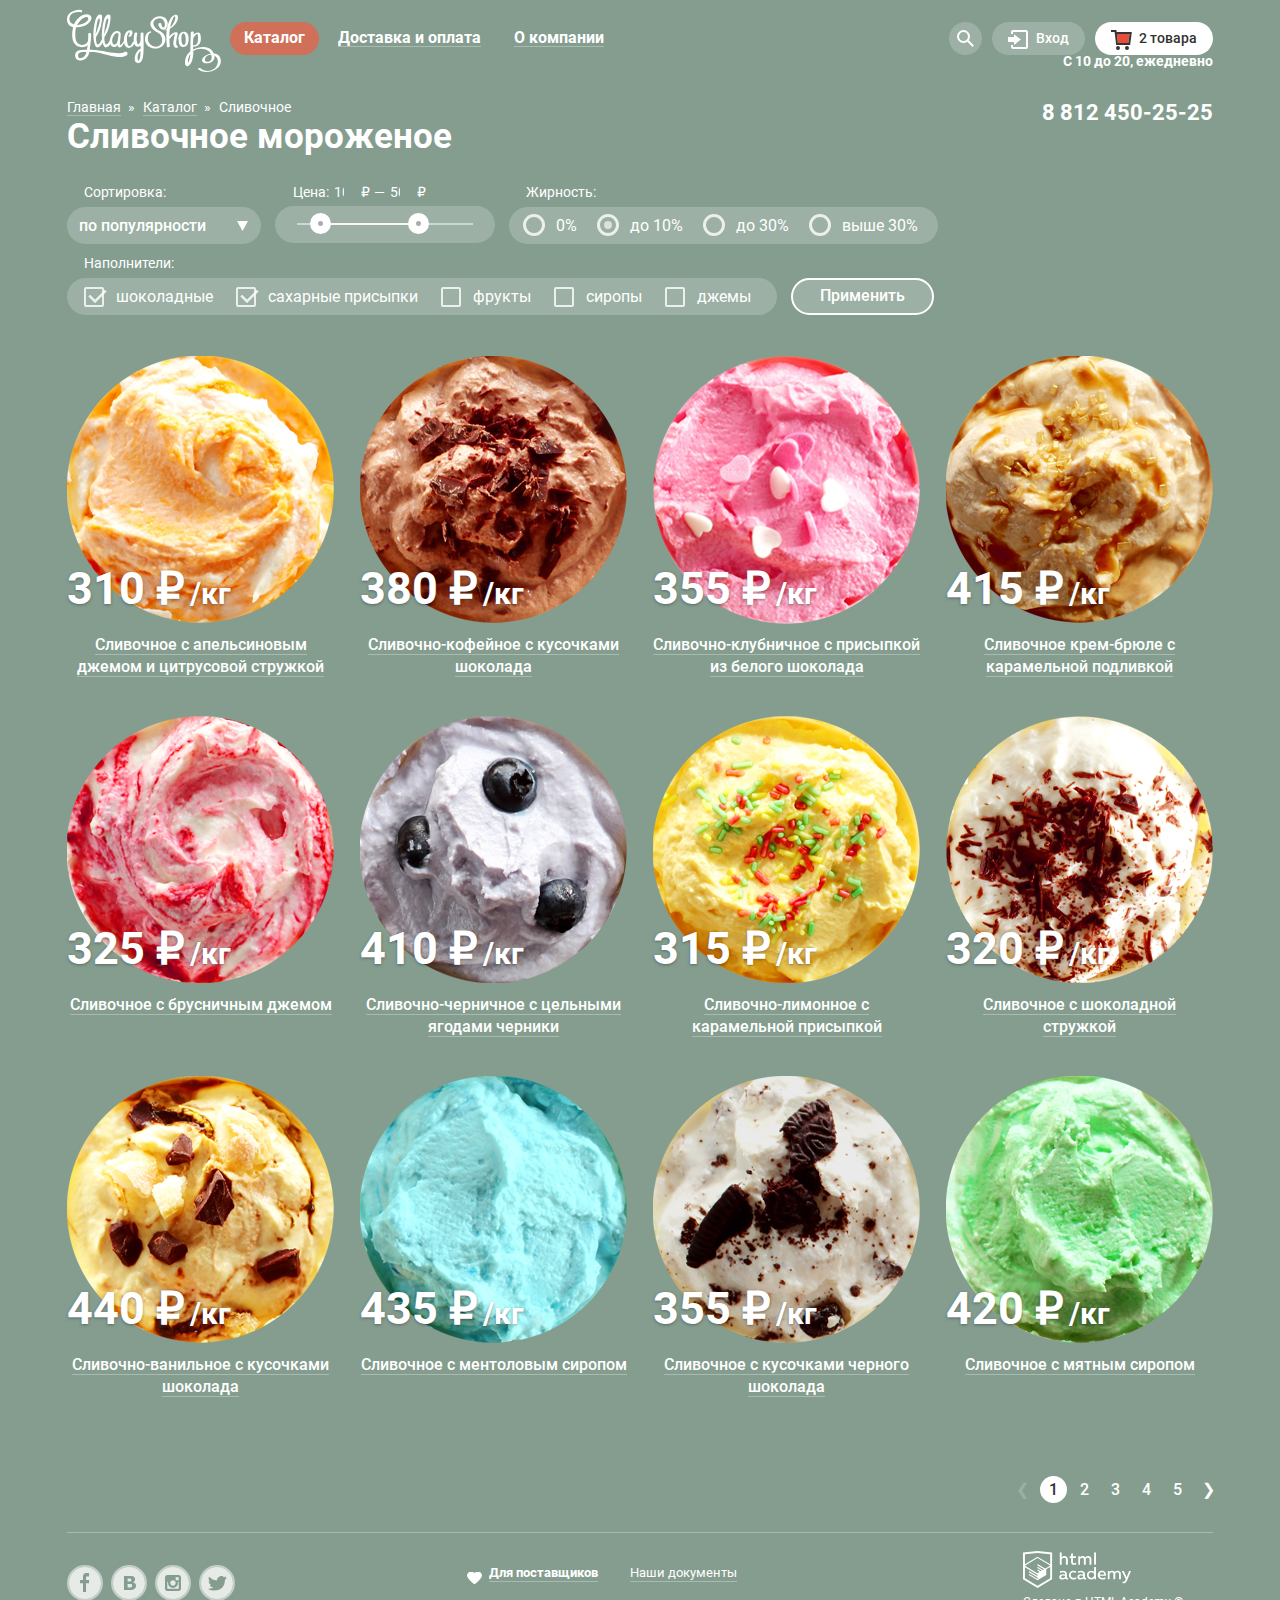
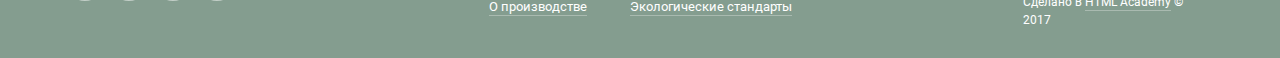
==== gllacy-catalog.html @ 3a7c4d35 "progress" ====
<!DOCTYPE html>
<html lang="ru">
  <head>
    <meta charset="utf-8">
    <title>Gllacy Shop</title>
    <meta name="viewport" content="width=device-width, initial-scale=1.0">
    <meta name="description" content="Магазин мороженого">
    <link href="css/normalize.min.css" rel="stylesheet">
    <link href="css/stylesheet.min.css" rel="stylesheet">
    <link rel="shortcut icon" href="favicon.ico"/>
  </head>
  <body>
    <header class="page-header page-header-catalog">
      <h1 class="visually-hidden">Магазин мороженого Глейси</h1>
      <a class="page-header-logo" href="index.html"><img src="img/index-logo.svg" width="154" height="64" alt="Логотип Gllacy Shop"></a>

      <nav class="main-nav">

        <ul class="site-nav">
          <li class="site-nav-item"><a class="site-nav-link site-nav-link-current" href="gllacy-catalog.html">Каталог</a>
            <ul class="catalogmenu">
              <li><a class="catalogmenu-link catalogmenu-link-new" href="#">Новинки</a></li>
              <li><a class="catalogmenu-link catalogmenu-link-current" href="gllacy-catalog.html">Сливочное</a></li>
              <li><a class="catalogmenu-link" href="#">Щербеты</a></li>
              <li><a class="catalogmenu-link" href="#">Фруктовый лед</a></li>
              <li><a class="catalogmenu-link" href="#">Мелорин</a></li>
            </ul>
          </li>

          <li class="site-nav-item"><a class="site-nav-link" href="#">Доставка и оплата</a></li>
          <li class="site-nav-item"><a class="site-nav-link" href="#">О компании</a></li>
        </ul>
      </nav>

      <ul class="user-nav">

        <li class="user-item">
          <a class="user-link user-link-search" href="" aria-label="Поиск">
            <svg class="user-link-pic" viewBox="0 0 17 17" width="17" height="17" >
              <path d="M16.958 15.527L11.75 10.32A6.455 6.455 0 0 0 13 6.5 6.5 6.5 0 1 0 6.5 13a6.465 6.465 0 0 0 3.839-1.263l5.205 5.204 1.414-1.414zM6.5 11C4.019 11 2 8.981 2 6.5S4.019 2 6.5 2 11 4.019 11 6.5 8.981 11 6.5 11z"/>
            </svg>
          </a>

          <div class="user-search">
            <form class="search-form" action="#" method="get">
              <div>
                <label class="visually-hidden" for="search-box">Что ищем</label>
                <input class="search-input field" id="search-box" type="search" name="search" placeholder="Крем-брюле">
              </div>
            </form>
          </div>
        </li>

        <li class="user-item">
          <a class="user-link user-link-login" href="">
            <svg class="user-link-pic" width="21" height="19" viewBox="0 0 21 19">
              <g><path d="M6 14.875L12.917 9.5 6 4.125v2.917H-.042v4.917H6z"/><path d="M18 0H5C3.9 0 3 .9 3 2v2h2V2h13v15H5v-2H3v2c0 1.1.9 2 2 2h13c1.1 0 2-.9 2-2V2c0-1.1-.9-2-2-2z"/></g>
            </svg>
            <span>Вход</span>
          </a>

          <div class="user-login">
            <form class="login-form" action="#" method="post">
              <div class="login-inner">
                <label class="visually-hidden" for="user-login">Электронная почта</label>
                <input class="login-item field" id="user-login" type="email" name="mail" placeholder="email@example.com">
              </div>
              <div class="login-inner">
                <label class="visually-hidden" for="user-password">Пароль</label>
                <input class="login-item field" id="user-password" type="password" name="password" placeholder="• • • • • • • • ">
              </div>
              <div class="login-wrap">
                <button class="button button-login" type="submit">Войти</button>
                <div class="login-box">
                  <a class="login-link password" href="#">Забыли пароль?</a>
                  <a class="login-link" href="#">Новая регистрация</a>
                </div>
              </div>
            </form>
          </div>
        </li>

        <li class="user-item">
          <a class="user-link user-link-basketfull" href="" aria-label="Корзина">
            <svg class="user-link-pic" width="21" height="20" viewBox="0 0 21 20">
              <path fill="#E84D37" d="M5.888 4.031L6.922 13h10.45l1.176-8.969z"/>
              <circle cx="6.984" cy="18" r="2" fill="#343434"/>
              <circle cx="15.984" cy="18" r="2" fill="#343434"/>
              <path fill="#343434" d="M5.657 2.031L5.422 0H0v2h3.64l1.5 13h13.988l1.699-12.969H5.657zM17.372 13H6.922L5.888 4.031h12.66L17.372 13z"/>
            </svg>

            <span>2 товара</span>
          </a>

          <div class="basket">
            <div class="basket-line">
              <div class="basket-delete"><button class="button-delete" type="button"></button></div>
              <div class="basket-pic"><img src="img/1.png" width="33" height="33" alt="Пломбир с апельсиновым джемом"></div>
              <span class="basket-product">Пломбир с апельсиновым джемом</span>
              <span class="basket-item">1.5 кг х <span class="basket-price">200 руб.</span></span>
              <span class="basket-item">300 руб.</span>
            </div>

            <div class="basket-line">
              <div class="basket-delete"><button class="button-delete" type="button"></button></div>
              <div class="basket-pic"><img src="img/3.png" width="33" height="33" alt="Клубничный пломбир с присыпкой из белого шоколада"></div>
              <span class="basket-product">Клубничный пломбир с присыпкой из белого шоколада</span>
              <span class="basket-item">1.5 кг х <span class="basket-price">300 руб.</span></span>
              <span class="basket-item">450 руб.</span>
            </div>

            <span class="basket-total">Итого: 750 руб.</span>

            <a class="button button-basket" href="" aria-label="Оформить заказ">Оформить заказ</a>
          </div>
        </li>
      </ul>

      <div class="page-header-workhours">
        <h2 class="visually-hidden">Расписание работы и телефон</h2>
        <span class="workhours">С 10 до 20, ежедневно</span><br>
        <a class="tel" href="tel:88124502525">8 812 450-25-25</a>
      </div>
    </header>

    <main class="main-container">
    <div class="centreur-container-catalog">

      <div class="breadcrumbs-wrap">
        <h1 class="page-title">Сливочное мороженое</h1>

        <ul class="breadcrumbs">
          <li class="breadcrumbs-item"><a class="breadcrumbs-link" href="index.html">Главная</a></li>
          <li class="breadcrumbs-item"><a class="breadcrumbs-link" href="gllacy-catalog.html">Каталог</a></li>
          <li class="breadcrumbs-item breadcrumbs-item--current"><a class="breadcrumbs-link">Сливочное</a></li>
        </ul>
      </div>

      <section class="filters">
        <h2 class="visually-hidden">Фильтры для товаров</h2>
        <form class="filter" method="get" action="https://echo.htmlacademy.ru">

          <div class="filters-line">

          <div class="filter-item">
            <span class="filter-title">Сортировка:</span>

            <div class="sort-inner">
              <svg class="sort-setup-pic" width="11" height="10" viewBox="0 0 11 10">
                <path d="M5.5 10L0 0h11"/>
              </svg>
              <select class="sort-setup" name="sort">
                <option class="sort-setup-item" value="по популярности" selected>по популярности</option>
                <option class="sort-setup-item" value="сначала недорогие">сначала недорогие</option>
                <option class="sort-setup-item" value="сначала дорогие">сначала дорогие</option>
                <option class="sort-setup-item" value="по жирности">по жирности</option>
              </select>
            </div>
          </div>

          <fieldset class="filter-item">

            <div class="price-controls">
              <span>Цена:</span>
              <div class="price-wrap">
                <input class="input-price" id="min-price" name="min-price" type="number" value="100">
                <label class="label-price" for="min-price">₽</label>
              </div>
              <span>—</span>
              <div class="price-wrap">
                <input class="input-price" id="max-price" name="max-price" type="number" value="500">
                <label class="label-price" for="max-price">₽</label>
              </div>
            </div>

            <div class="range-filter">
              <div class="range-controls">
                <div class="scale">
                  <div class="bar" style="margin-left: 10%; width: 60%"></div>
                </div>
                <div class="toggle toggle-min"></div>
                <div class="toggle toggle-max"></div>
              </div>
            </div>
          </fieldset>

          <fieldset class="filter-item">
            <span class="filter-title">Жирность:</span>
            <ul class="filter-fat">
              <li class="field-radio">
                <input class="field-radio-input" type="radio" name="fat" value="0%" id="filter0">
                <label class="field-radio-label" for="filter0">0%</label></li>
              <li class="field-radio">
                <input class="field-radio-input" type="radio" name="fat" value="10%" id="filter10" checked>
                <label class="field-radio-label" for="filter10">до 10%</label></li>
              <li class="field-radio">
                <input class="field-radio-input" type="radio" name="fat" value="30% and less" id="filter30">
                <label class="field-radio-label" for="filter30">до 30%</label></li>
              <li class="field-radio">
                <input class="field-radio-input" type="radio" name="fat" value="30% and more" id="filter30more">
                <label class="field-radio-label" for="filter30more">выше 30%</label></li>
            </ul>
          </fieldset>
          </div>

          <div class="filters-line">
          <fieldset class="filter-item">
            <span class="filter-title">Наполнители:</span>
            <ul class="filter-filler">
              <li class="field-checkbox">
                <input class="field-checkbox-input" type="checkbox" name="chocolate" id="filter-choco" checked>
                <label class="field-checkbox-label" for="filter-choco">шоколадные</label>
              </li>
              <li class="field-checkbox">
                <input class="field-checkbox-input" type="checkbox" name="sugar" id="filter-sugar" checked>
                <label class="field-checkbox-label" for="filter-sugar">сахарные присыпки</label>
              </li>
              <li class="field-checkbox">
                <input class="field-checkbox-input" type="checkbox" name="fruits" id="filter-fruits">
                <label class="field-checkbox-label" for="filter-fruits">фрукты</label>
              </li>
              <li class="field-checkbox">
                <input class="field-checkbox-input" type="checkbox" name="syrops" id="filter-syrups">
                <label class="field-checkbox-label" for="filter-syrups">сиропы</label>
              </li>
              <li class="field-checkbox">
                <input class="field-checkbox-input" type="checkbox" name="jams" id="filter-jams">
                <label class="field-checkbox-label" for="filter-jams">джемы</label>
              </li>
            </ul>
          </fieldset>

          <button class="filter-button" type="submit">Применить</button>
          </div>
        </form>
      </section>

      <section class="catalog">
        <h2 class="visually-hidden">Каталог сливочного мороженого</h2>
        <div class="catalog-list">

          <article class="catalog-item">
            <h3 class="visually-hidden">Карточка товара</h3>
            <div class="card">
              <div class="card-pic"><img src="img/1.png" width="267" height="267" alt="Сливочное с апельсиновым джемом и цитрусовой стружкой"></div>
              <div class="card-inner">
                <span class="card-item">310 ₽</span>
                <span class="card-unit">/кг</span>
              </div>
              <a class="product-link" href="#">Сливочное с апельсиновым джемом и цитрусовой стружкой</a>
            </div>
            <div class="mask"><a class="button button-fast-view" href="" aria-label="Просмотр товара">Быстрый просмотр</a></div>
          </article>

          <article class="catalog-item">
            <h3 class="visually-hidden">Карточка товара</h3>
            <div class="card">
              <div class="card-pic"><img src="img/2.png" width="267" height="267" alt="Сливочно-кофейное с кусочками шоколада"></div>
              <div class="card-inner">
                <span class="card-item">380 ₽</span>
                <span class="card-unit">/кг</span>
              </div>
              <a class="product-link" href="#">Сливочно-кофейное с кусочками шоколада</a>
             </div>
            <div class="mask"><a class="button button-fast-view" href="" aria-label="Просмотр товара">Быстрый просмотр</a></div>
          </article>

          <article class="catalog-item">
            <h3 class="visually-hidden">Карточка товара</h3>
            <div class="card">
              <div class="card-pic"><img src="img/3.png" width="267" height="267" alt="Сливочно-клубничное с присыпкой из белого шоколада"></div>
              <div class="card-inner">
                <span class="card-item">355 ₽</span>
                <span class="card-unit">/кг</span>
              </div>
              <a class="product-link" href="#">Сливочно-клубничное с присыпкой из белого шоколада</a>
            </div>
            <div class="mask"><a class="button button-fast-view" href="" aria-label="Просмотр товара">Быстрый просмотр</a></div>
          </article>

          <article class="catalog-item">
            <h3 class="visually-hidden">Карточка товара</h3>
            <div class="card">
              <div class="card-pic"><img src="img/4.png" width="267" height="267" alt="Сливочное крем-брюле с карамельной подливкой"></div>
              <div class="card-inner">
                <span class="card-item">415 ₽</span>
                <span class="card-unit">/кг</span>
              </div>
              <a class="product-link" href="#">Сливочное крем-брюле с карамельной подливкой</a>
            </div>
            <div class="mask"><a class="button button-fast-view" href="" aria-label="Просмотр товара">Быстрый просмотр</a></div>
          </article>

          <article class="catalog-item">
            <h3 class="visually-hidden">Карточка товара</h3>
            <div class="card">
              <div class="card-pic"><img src="img/5.png" width="267" height="267" alt="Сливочное с брусничным джемом"></div>
              <div class="card-inner">
                <span class="card-item">325 ₽</span>
                <span class="card-unit">/кг</span>
              </div>
              <a class="product-link" href="#">Сливочное с брусничным джемом</a>
            </div>
            <div class="mask"><a class="button button-fast-view" href="" aria-label="Просмотр товара">Быстрый просмотр</a></div>
          </article>

          <article class="catalog-item">
            <h3 class="visually-hidden">Карточка товара</h3>
            <div class="card">
              <div class="card-pic"><img src="img/6.png" width="267" height="267" alt="Сливочно-черничное с цельными ягодами черники"></div>
              <div class="card-inner">
                <span class="card-item">410 ₽</span>
                <span class="card-unit">/кг</span>
              </div>
              <a class="product-link" href="#">Сливочно-черничное с цельными ягодами черники</a>
             </div>
            <div class="mask"><a class="button button-fast-view" href="" aria-label="Просмотр товара">Быстрый просмотр</a></div>
          </article>

          <article class="catalog-item">
            <h3 class="visually-hidden">Карточка товара</h3>
            <div class="card">
              <div class="card-pic"><img src="img/7.png" width="267" height="267" alt="Сливочно-лимонное с карамельной присыпкой"></div>
              <div class="card-inner">
                <span class="card-item">315 ₽</span>
                <span class="card-unit">/кг</span>
              </div>
              <a class="product-link" href="#">Сливочно-лимонное с карамельной присыпкой</a>
            </div>
            <div class="mask"><a class="button button-fast-view" href="" aria-label="Просмотр товара">Быстрый просмотр</a></div>
          </article>

          <article class="catalog-item">
            <h3 class="visually-hidden">Карточка товара</h3>
            <div class="card">
              <div class="card-pic"><img src="img/8.png" width="267" height="267" alt="Сливочное с шоколадной стружкой"></div>
              <div class="card-inner">
                <span class="card-item">320 ₽</span>
                <span class="card-unit">/кг</span>
              </div>
              <a class="product-link" href="#">Сливочное с шоколадной стружкой</a>
            </div>
            <div class="mask"><a class="button button-fast-view" href="" aria-label="Просмотр товара">Быстрый просмотр</a></div>
          </article>

          <article class="catalog-item">
            <h3 class="visually-hidden">Карточка товара</h3>
            <div class="card">
              <div class="card-pic"><img src="img/9.png" width="267" height="267" alt="Сливочно-ванильное с кусочками шоколада"></div>
              <div class="card-inner">
                <span class="card-item">440 ₽</span>
                <span class="card-unit">/кг</span>
              </div>
              <a class="product-link" href="#">Сливочно-ванильное с кусочками шоколада</a>
            </div>
            <div class="mask"><a class="button button-fast-view" href="" aria-label="Просмотр товара">Быстрый просмотр</a></div>
          </article>

          <article class="catalog-item">
            <h3 class="visually-hidden">Карточка товара</h3>
            <div class="card">
              <div class="card-pic"><img src="img/10.png" width="267" height="267" alt="Сливочноe с ментоловым сиропом"></div>
              <div class="card-inner">
                <span class="card-item">435 ₽</span>
                <span class="card-unit">/кг</span>
              </div>
              <a class="product-link" href="#">Сливочноe с ментоловым сиропом</a>
            </div>
            <div class="mask"><a class="button button-fast-view" href="" aria-label="Просмотр товара">Быстрый просмотр</a></div>
          </article>

          <article class="catalog-item">
            <h3 class="visually-hidden">Карточка товара</h3>
            <div class="card">
              <div class="card-pic"><img src="img/11.png" width="267" height="267" alt="Сливочное с кусочками черного шоколада"></div>
              <div class="card-inner">
                <span class="card-item">355 ₽</span>
                <span class="card-unit">/кг</span>
              </div>
              <a class="product-link" href="#">Сливочное с кусочками черного шоколада</a>
             </div>
            <div class="mask"><a class="button button-fast-view" href="" aria-label="Просмотр товара">Быстрый просмотр</a></div>
          </article>

          <article class="catalog-item">
            <h3 class="visually-hidden">Карточка товара</h3>
            <div class="card">
              <div class="card-pic"><img src="img/12.png" width="267" height="267" alt="Сливочное с мятным сиропом"></div>
              <div class="card-inner">
                <span class="card-item">420 ₽</span>
                <span class="card-unit">/кг</span>
              </div>
              <a class="product-link" href="#">Сливочное с мятным сиропом</a>
            </div>
            <div class="mask"><a class="button button-fast-view" href="" aria-label="Просмотр товара">Быстрый просмотр</a></div>
          </article>

        </div>

        <ul class="pagination-list">
          <li class="pagination-item"><a class="pagination-link prev" href="#">&#10094;</a></li>
          <li class="pagination-item"><a class="pagination-link pagination-link-current" href="#">1</a></li>
          <li class="pagination-item"><a class="pagination-link" href="#">2</a></li>
          <li class="pagination-item"><a class="pagination-link" href="#">3</a></li>
          <li class="pagination-item"><a class="pagination-link" href="#">4</a></li>
          <li class="pagination-item"><a class="pagination-link" href="#">5</a></li>
          <li class="pagination-item"><a class="pagination-link" href="#">&#10095;</a></li>
        </ul>
      </section>

      </div>
    </main>

    <footer class="page-footer page-footer-catalog">

      <ul class="social">
        <li class="social-item">
          <a class="social-button fb" href="#" aria-label="Мы в Фейсбук">
            <svg width="32" height="32" viewBox="0 0 32 32"><path fill="#ffffff" d="M16 0C7.164 0 0 7.163 0 16s7.164 16 16 16c8.837 0 16-7.164 16-16S24.837 0 16 0zm4.062 9.455h-3.021v3.444h3.021v3.445h-3.021v8.61H14.02v-8.61H11v-3.445h3.021V9.455c0-1.902 1.353-3.445 3.021-3.445h3.021v3.445z"/></svg>
          </a>
        </li>
        <li class="social-item">
          <a class="social-button vk" href="#" aria-label="Мы во Вконтакте">
            <svg width="32" height="32" viewBox="0 0 32 32"><g fill="#ffffff"><path d="M16.637 14.495c.402-.019.719-.082.951-.188.326-.145.54-.33.641-.559.101-.229.15-.496.15-.797 0-.232-.058-.465-.174-.697-.116-.232-.322-.405-.617-.517-.264-.1-.592-.155-.984-.165-.392-.009-.943-.014-1.652-.014h-.339v2.965h.565c.571 0 1.057-.009 1.459-.028zM18.118 17.084c-.282-.081-.672-.125-1.166-.132-.494-.006-1.012-.009-1.55-.009h-.79v3.493h.264c1.014 0 1.74-.003 2.18-.009.438-.007.843-.088 1.212-.245.377-.157.633-.364.774-.625s.214-.562.214-.9c0-.446-.088-.788-.261-1.03-.17-.241-.464-.423-.877-.543z"/><path d="M16 0C7.164 0 0 7.164 0 16c0 8.837 7.164 16 16 16 8.837 0 16-7.163 16-16 0-8.836-7.163-16-16-16zm6.602 20.531c-.273.533-.646.976-1.124 1.327-.552.415-1.161.71-1.823.886s-1.501.264-2.519.264h-6.121V8.987h5.443c1.13 0 1.957.038 2.48.113.524.076 1.045.242 1.561.5.533.27.929.632 1.189 1.087.26.455.392.975.392 1.558 0 .678-.179 1.278-.536 1.795-.358.518-.863.92-1.517 1.208v.075c.917.182 1.642.559 2.179 1.13.537.571.807 1.325.807 2.261 0 .678-.138 1.283-.411 1.817z"/></g></svg>
          </a>
        </li>
        <li class="social-item">
          <a class="social-button instagram" href="#" aria-label="Мы в Инстаграм">
            <svg width="32" height="32" viewBox="0 0 32 32"><g fill="#ffffff"><path d="M20.916 16c0 2.728-2.211 4.938-4.938 4.938s-4.939-2.21-4.939-4.938c0-.394.051-.773.138-1.14h-.897v6.838h11.396V14.86h-.897c.086.367.137.746.137 1.14z"/><path d="M15.978 18.659c1.466 0 2.659-1.193 2.659-2.659s-1.193-2.659-2.659-2.659c-1.466 0-2.659 1.193-2.659 2.659s1.192 2.659 2.659 2.659zM18.637 10.302h3.039v3.039h-3.039z"/><path d="M16 0C7.164 0 0 7.164 0 16c0 8.837 7.164 16 16 16 8.837 0 16-7.163 16-16 0-8.836-7.163-16-16-16zm7.955 21.698c0 1.254-1.025 2.279-2.279 2.279H10.279C9.026 23.978 8 22.952 8 21.698V10.302c0-1.253 1.026-2.279 2.279-2.279h11.396c1.254 0 2.279 1.026 2.279 2.279v11.396z"/></g></svg>
          </a>
        </li>
        <li class="social-item">
          <a class="social-button twitter" href="#" aria-label="Мы в Твиттер">
            <svg width="32" height="32" viewBox="0 0 32 32"><path fill="#ffffff" d="M16 0C7.164 0 0 7.164 0 16c0 8.837 7.164 16 16 16 8.837 0 16-7.163 16-16 0-8.836-7.163-16-16-16zm7.944 12.809c-.251 6.516-3.463 10.832-10.992 10.702h-.486c-.447 0-4.543-.443-5.344-1.823 2.479.19 4.247-.406 5.12-1.136-1.048-.289-2.923-.461-3.251-2.848.384.104.618.221 1.299.113-1.307-.824-2.758-1.519-2.679-3.643.311.317 1.164.518 1.46.457-.768-.233-2.149-3.244-.974-4.781 1.984 1.79 4.075 3.482 7.804 3.643.227-2.214 1.24-3.699 3.168-4.325 1.84-.479 3.255.26 3.901 1.138.737-.224 1.453-.466 2.193-.685-.004.833-.569 1.463-.935 1.709.747.165 1.423-.475 1.423-.475-.184.963-1.094 1.725-1.707 1.954z"/></svg>
          </a>
        </li>
      </ul>

      <ul class="footermenu">

        <li class="footermenu-item current"><a class="footermenu-link" href="#">Для поставщиков</a></li>
        <li class="footermenu-item"><a class="footermenu-link" href="#">Наши документы</a></li>
        <li class="footermenu-item"><a class="footermenu-link" href="#">О производстве</a></li>
        <li class="footermenu-item"><a class="footermenu-link" href="#">Экологические стандарты</a></li>

      </ul>

      <div class="copyright">
        <p class="copyright-inner">
          <a href="https://htmlacademy.ru/intensive/htmlcss"><img src="img/logo-htmlacademy-small.svg" width="108" height="39" alt="Логотип HTML Academy"></a>
          <span>Сделано в <a class="htmlacademy" href="https://htmlacademy.ru/intensive/htmlcss">HTML Academy</a> © 2017</span>
        </p>
      </div>

    </footer>
  </body>
</html>
---- css/stylesheet.min.css ----
@keyframes bounce{0%{transform:translateY(-2000px)}70%{transform:translateY(30px)}90%{transform:translateY(-10px)}to{transform:translateY(0)}}@keyframes shake{0%,to{transform:translateX(0)}10%,30%,50%,70%,90%{transform:translateX(-10px)}20%,40%,60%,80%{transform:translateX(10px)}}@font-face{font-family:'Roboto';font-style:normal;font-weight:400;font-display:swap;src:url(../fonts/roboto-v20-latin_cyrillic-regular.woff2) format("woff2");src:url(../fonts/roboto-v20-latin_cyrillic-regular.woff) format("woff")}@font-face{font-family:'Roboto';font-style:normal;font-weight:500;font-display:swap;src:url(../fonts/roboto-v20-latin_cyrillic-500.woff2) format("woff2");src:url(../fonts/roboto-v20-latin_cyrillic-500.woff) format("woff")}@font-face{font-family:'Roboto';font-style:normal;font-weight:700;font-display:swap;src:url(../fonts/roboto-v20-latin_cyrillic-700.woff2) format("woff2");src:url(../fonts/roboto-v20-latin_cyrillic-700.woff) format("woff")}body,html{min-width:100%;min-height:100%;background-color:#849d8f}html{box-sizing:border-box}body{margin:0;padding:0;font-family:"Roboto","Arial",sans-serif;font-size:16px;line-height:calc(22/16);font-weight:400;color:#fff}*,::after,::before{box-sizing:inherit}.visually-hidden:not(:focus):not(:active){position:absolute;width:1px;height:1px;margin:-1px;border:0;padding:0;white-space:nowrap;clip-path:inset(100%);clip:rect(0 0 0 0);overflow:hidden}img{max-width:100%;height:auto}.field,a{transition:all .3s ease}a{color:#fff;text-decoration:underline}.field{padding:9px 14px;background-color:#fff;border:0;border-radius:4px;box-shadow:0 0 0 1px #d3d3d2;font-weight:700;color:#323232}.field:placeholder-shown{font-weight:400;color:#999}.field:hover{box-shadow:0 0 0 2px rgba(154,154,154,.52)}.field:focus{box-shadow:0 0 0 2px rgba(46,136,228,.52)}.field:invalid{box-shadow:0 0 0 2px #ff8282}.button,.slider-controls label{display:inline-block;vertical-align:top;cursor:pointer}.button{padding:12px 22px;font-weight:700;font-size:32px;line-height:calc (44/32);text-align:center;color:#fff;text-decoration:none;text-shadow:0 2px 5px rgba(160,32,11,.76);background:#f26843;background:linear-gradient(to bottom,#f26843 0,#e74a35 100%);border-radius:50px;box-shadow:0 2px 2px rgba(172,16,0,.64);border:0}.button:hover{background:linear-gradient(to bottom,#f58669 0,#ec6f5e 100%);box-shadow:0 2px 2px #ac1000}.button:active{background:linear-gradient(to bottom,#d84732 0,#e1613e 100%);box-shadow:inset 0 2px 2px #ac1000}.site-wrapper{min-width:100%;background-image:url(../img/slide1.png);background-color:#849d8f;background-repeat:no-repeat;background-position:top center;background-size:contain;transition:background-image .5s ease,background-color .5s ease;min-height:100vh}.site-wrapper::after,.site-wrapper::before{content:"";visibility:hidden;background-image:url(../img/slide2.png);background-color:#8996a6;background-size:contain}.site-wrapper::after{background-image:url(../img/slide3.png);background-color:#9d8b84}.visually-hidden{position:absolute;width:1px;height:1px;clip:rect(0,0,0,0)}.centreur-container{width:1146px;margin:0 auto}.slider{color:#fff;padding-top:327px;text-align:center;position:relative}.slider-list{margin:0;padding:0;list-style:none}.slide{display:none}.slide-title{width:700px;margin:0 auto 26px;font-size:60px;line-height:1;font-weight:700}.slide-button{padding:10px 40px}.slider-controls{position:absolute;bottom:23px;left:0;z-index:20;font-size:0}.slider-controls label{width:21px;height:21px;margin-right:8px;background-color:transparent;border:2px solid #fff;border-radius:50%}.slider-controls label:focus,.slider-controls label:hover{background-color:rgba(248,247,244,.5)}#product-1:checked~.site-wrapper{background-color:#849d8f;background-image:url(../img/slide1.png);background-size:69%}#product-2:checked~.site-wrapper{background-color:#8996a6;background-image:url(../img/slide2.png);background-size:69%}#product-3:checked~.site-wrapper{background-color:#9d8b84;background-image:url(../img/slide3.png);background-size:69%}#product-1:checked~.site-wrapper #slide1,#product-2:checked~.site-wrapper #slide2,#product-3:checked~.site-wrapper #slide3{display:block}#product-1:checked~.site-wrapper label[for=product-1],#product-2:checked~.site-wrapper label[for=product-2],#product-3:checked~.site-wrapper label[for=product-3]{background-color:#fff}.page-header{position:relative;display:grid;grid-template-columns:154px auto 300px;grid-template-rows:64px;align-items:center;padding-bottom:0;padding-top:6px;margin:0 auto;width:1146px;z-index:2}.page-header-catalog{margin-bottom:22px}.page-header-logo{height:64px;padding-top:3px}.main-nav{padding-left:9px}.site-nav{display:flex;min-width:500px;height:33px;list-style:none;margin:0;padding:0;flex-wrap:wrap}.site-nav-item{position:relative;padding-bottom:5px;height:38px;margin-right:5px}.site-nav-item:active .catalogmenu,.site-nav-item:focus .catalogmenu,.site-nav-item:hover .catalogmenu{display:block}.site-nav-link{font-size:16px;line-height:calc(18/16);font-weight:700;color:#fff;background-color:transparent;height:33px;border-radius:50px;padding:7px 14px;display:block;text-decoration:none;position:relative}.site-nav-link::after{position:absolute;content:"";left:14px;right:14px;bottom:8px;width:calc (100%-28px);height:1px;background-color:rgba(255,255,255,.3);z-index:-1}.site-nav-link-current{background-color:#d07058}.site-nav-link:focus,.site-nav-link:hover,.user-link:focus,.user-link:hover{color:#323232;background-color:#fff}.site-nav-link:active{background-color:#ededed;box-shadow:inset 0 2px 1px 0 #696969;border:0}.catalogmenu{min-width:143px;box-shadow:0 20px 20px 0 rgba(0,0,0,.4);overflow:hidden;border-radius:5px;position:absolute;top:100%;left:-7px;display:none;padding:0;list-style:none;margin:0}.catalogmenu-link{font-size:14px;line-height:calc(16/14);color:#323232;display:block;padding:9px 20px;border:0;background-color:#f8f7f4;text-decoration:none}.catalogmenu-link-new{padding:10px 20px;position:relative;font-weight:700}.catalogmenu-link-new::after{content:"";position:absolute;top:36px;left:6px;width:128px;height:1px;background-color:rgba(0,0,0,.4)}.catalogmenu-link:focus,.catalogmenu-link:hover{color:#323232;background-color:#fbded8}.catalogmenu-link:active{background-color:#f6b5a5}.catalogmenu-link-current{color:#fff;background-color:#d07058}.user-nav{list-style:none;display:flex;min-width:270px;height:33px;margin-left:auto;margin-right:0;padding:0;justify-content:flex-end;flex-wrap:wrap;z-index:2}.user-item{position:relative;padding-bottom:5px}.user-item .basket,.user-item .user-login,.user-item .user-search{position:absolute;right:0;top:100%}.user-item:not(:first-child){margin-left:10px}.user-item:hover .user-login,.user-item:hover .user-search{display:block}.user-item:hover .basket,.user-link{display:flex}.user-link{font-size:14px;line-height:calc(16/14);font-weight:500;background-color:rgb(255,255,255,.2);height:33px;border-radius:50px;padding:8px 16px;text-decoration:none}.user-link-pic{fill:currentColor;margin-right:7px}.user-link-search{display:flex;justify-content:center;align-items:center;width:33px;height:33px;padding:0 0 0 6px;font-size:0;text-decoration:none;border-radius:50%;background-color:rgb(255,255,255,.2)}.user-link-basketfull{font-size:14px;line-height:calc(16/14);font-weight:500;color:#323232;background-color:#fff}.user-search{padding:20px 16px;min-width:341px;background-color:#f8f7f4;box-shadow:0 20px 20px 0 rgba(0,0,0,.4);border-radius:5px;display:none}.search-input{font-size:14px;line-height:calc(24/14);display:flex;flex-wrap:wrap;width:100%;height:44px;margin:auto}.user-login{min-height:214px;width:277px;background-color:#f8f7f4;box-shadow:0 20px 20px 0 rgba(0,0,0,.4);border-radius:5px;padding:20px 18px 20px 20px;display:none}.login-inner{margin-bottom:20px}.login-item{font-size:14px;line-height:calc(24/14);width:238px;min-height:44px}.login-wrap{display:flex;flex-wrap:wrap;justify-content:space-between;min-height:44px}.login-box{display:flex;flex-direction:column}.login-link{display:block;font-size:13px;line-height:calc(17/13);font-weight:400;color:#323232;padding:0;text-decoration:none;border-bottom:solid 1px rgba(50,50,50,.3)}.password{width:103px;margin-top:2px;margin-bottom:3px}.login-link:hover{color:#e84d37;border-bottom:solid 1px rgba(232,77,55,.3)}.button-login{height:44px;padding:0 25px;font-size:18px;line-height:calc(24/18);font-weight:700;margin-right:0}.basket{background-color:#f8f7f4;border-radius:5px;box-shadow:0 20px 20px 0 rgba(0,0,0,.4);width:540px;min-height:240px;padding:20px 15px;font-size:13px;line-height:calc(16/13);font-weight:400;color:#323232;display:flex;flex-direction:column;display:none}.basket-price{color:#999}.basket-line{display:flex;flex-wrap:wrap;min-height:33px;margin-bottom:13px;margin-top:7px}.button-delete{border:0;background-color:#f8f7f4;cursor:pointer}.basket-delete{position:relative;margin-right:9px}.button-delete::after,.button-delete::before{content:"";position:absolute;top:7px;left:2px;width:15px;height:1.5px;background-color:rgba(50,50,50,.8)}.button-delete::before{transform:rotate(45deg)}.button-delete::after{transform:rotate(-45deg)}.basket-pic{margin-right:14px;margin-top:-7px}.basket-item:not(:last-child){margin-right:27px}.basket-total{font-size:15px;font-weight:700;line-height:calc(18/15);display:flex;justify-content:flex-end;padding:14px 0;border-top:solid 1px #cacac7;margin-top:3px}.basket-product{width:218px;margin-right:28px}.button-basket{font-size:18px;line-height:calc(24/18);font-weight:700;padding:10px 15px;margin:auto 0 0 auto}.page-header-workhours{text-align:right;position:absolute;bottom:-55px;right:0;display:flex;flex-direction:column}.workhours{font-size:14px;line-height:calc(16/14);font-weight:700;margin-bottom:10px}.tel{font-size:22px;line-height:calc(24/22);font-weight:700;text-decoration:none}.main-container{width:100%}.promo{display:flex;flex-wrap:wrap;margin-left:-13px;margin-right:-13px}.col-6{flex:0 0 50%;max-width:50%;padding-left:13px;padding-right:13px}.promo-title{font-size:35px;line-height:calc(41/35);font-weight:700;margin:0 0 16px}.promo-item{background-size:cover;min-height:229px;padding:15px 23px 24px 16px;border-radius:15px;display:flex;flex-wrap:wrap;flex-direction:column}.raspberry{background-color:#810e25;background-image:url(../img/background-raspberry.jpg)}.choco{background-color:#3b281f;background-image:url(../img/background-choco.jpg)}.promo-button,.promo-conditions{font-size:18px;line-height:calc(22/18);font-weight:500;margin:0}.promo-button{padding-top:12px;padding-bottom:11px;font-weight:700;line-height:calc(24/18);margin:auto 0 0 auto}.index-columns{display:flex;flex-wrap:wrap}.anons-catalog,.catalog,.index-columns{margin-left:-13px;margin-right:-13px}.catalog{margin-bottom:29px}.catalog-list{display:flex;flex-wrap:wrap;list-style:none;margin:0;padding:0}.catalog-item{flex:0 0 25%;max-width:25%;padding-left:13px;padding-right:13px;position:relative;margin-bottom:28px}.card{text-align:center;border-radius:5px;padding:5px 0;position:relative}.popular::before{content:"";position:absolute;top:5px;left:0;width:61px;height:61px;background-image:url(../img/hit.svg);background-color:#fff;border-radius:50%;background-repeat:no-repeat}.card-inner{position:absolute;top:215px;text-shadow:0 1px 3px rgba(49,50,53,.5)}.card-item{font-size:45px;line-height:1;font-weight:700;margin-right:3px}.card-unit{font-size:30px;line-height:calc(30/45);font-weight:700;margin-left:-2px}.card-pic{margin-bottom:11px;width:267px;height:267px}.product-link{font-weight:500;text-align:center;border-bottom:solid 1px rgba(255,255,255,.3);text-decoration:none;transition:all .3s ease}.product-link:active,.product-link:focus,.product-link:hover{color:#ffbc9e;border-bottom:solid 1px rgba(255,188,158,.3);font-weight:500}.mask{box-sizing:content-box;position:absolute;top:-5px;left:0;z-index:10;display:none;width:265px;height:100%;padding:5px 15px 70px;background-color:rgba(248,247,244,.2);border-radius:5px;box-shadow:0 20px 20px rgba(0,0,0,.08)}.catalog-item:hover .card{z-index:15}.card:hover .button-fast-view,.catalog-item:hover .card::before,.catalog-item:hover .mask{display:block}.button-fast-view{width:180px;padding:10px;font-size:18px;line-height:calc(24/18);font-weight:700;margin-top:11px;position:absolute;top:330px;left:50%;transform:translateX(-50%);z-index:2}.features{background-color:#e9dcc2;background-image:url(../img/background-features.jpg);background-size:cover;min-height:306px;border-radius:15px}.features-title{font-size:24px;line-height:calc(30/24);font-weight:500;color:#000;padding-top:24px;padding-left:19px;margin:0 0 10px}.features-list{display:flex;flex-wrap:wrap;list-style:none;margin:0;padding:0}.features-item{line-height:calc(22/16);color:#323232;position:relative;flex:0 0 50%;max-width:50%;padding-left:76px;padding-right:15px}.features-item:nth-child(even){margin-left:-7px}.features-item::before{content:"";position:absolute;top:0;left:20px;width:49px;height:49px;background-repeat:no-repeat;border-radius:50%}.features-item-icecream::before{background-image:url(../img/features-item-icecream.svg)}.features-item-cow::before{background-image:url(../img/features-item-cow.svg)}.features-item-leaf::before{background-image:url(../img/features-item-leaf.svg)}.features-item-thermometer::before{background-image:url(../img/features-item-thermometer.svg)}.features-content{margin-top:10px;margin-bottom:10px;padding:0}.announcement{background-color:#fff;background-image:url(../img/background-announcement.jpg);background-size:cover;background-repeat:repeat;min-height:220px;border-radius:15px;padding:16px 20px}.announcement-title{padding:0;margin:0 0 3px;font-size:16px;line-height:calc(22/16);font-weight:500;color:#323232}.announcement-item{padding:0;margin:0;width:320px;min-height:84px}.announcement-link{font-size:24px;line-height:calc(30/24);font-weight:700;color:#323232;text-decoration:none;background-size:1px 1em;box-shadow:inset 0 -.09em #fff,inset 0 -.2em #323232}.strips{background-color:#5da9db;background-image:url(../img/background-subscription1.svg);background-size:cover;min-height:220px;border-radius:15px;padding:4px}.subscription{background-color:#f8f7f4;min-height:211px;border-radius:10px;padding:23px 22px 35px 21px;display:flex;flex-wrap:wrap;flex-direction:column;justify-content:space-between}.subscription-info{padding:0;margin:0;font-size:16px;line-height:calc(22/16);font-weight:500;color:#5a5a5a}.subscription-form{display:flex;flex-wrap:wrap;justify-content:space-between}.subscription-button{height:44px;padding:10px 19px 15px;font-size:18px;line-height:calc (24/18);margin-left:10px}.subscription-item{margin-top:0;margin-bottom:0}.subscription-mail{font-size:16px;line-height:calc(24/16);min-width:368px;min-height:44px;display:block}.map{height:430px;width:100%;position:relative}.contacts,.map::before{width:1146px;margin:0 auto}.map::before{content:"";position:absolute;top:0;left:0;right:0;height:430px;background-image:url(../img/map.jpg);background-size:contain;background-repeat:no-repeat}.contacts{position:relative}.contacts__box{display:flex;flex-direction:column;height:305px;width:302px;padding:28px 25px;background-color:#fff;border-radius:15px;color:#323232;position:absolute;right:0;top:62px;font-size:14px;line-height:calc(20/14);font-weight:400;z-index:3000}.contacts__box p{margin:0;padding:0}.contacts__item1{width:152px}.contacts__box .contacts__item2{margin-bottom:4px}.contacts__address,.contacts__tel{font-size:18px;line-height:calc(24/18);font-weight:700}.contacts__tel{color:#323232;text-decoration:none}.contacts__box .contacts__address{margin-bottom:20px}.contacts-button{width:100%;padding:10px 22px;font-size:18px;line-height:calc(24/18);font-weight:700;margin-top:26px;margin-bottom:31px}.breadcrumbs-wrap{display:flex;flex-direction:column-reverse}.page-title{font-size:35px;font-weight:700;line-height:calc(41/35);margin:0;padding:0}.breadcrumbs{list-style:none;display:flex;flex-wrap:wrap;margin:0;padding:0}.breadcrumbs-item,.breadcrumbs-link{font-size:14px;line-height:calc(16/14)}.breadcrumbs-item{margin-right:22px;position:relative}.breadcrumbs-link{text-decoration:none}.breadcrumbs li:not(:last-child){border-bottom:solid 1px rgba(255,255,255,.3)}.breadcrumbs li:last-child{cursor:default}.breadcrumbs li:not(:last-child)::after{content:"»";position:absolute;width:8px;height:8px;right:-15px}.breadcrumbs li:not(:last-child):active .breadcrumbs-link,.breadcrumbs li:not(:last-child):focus .breadcrumbs-link,.breadcrumbs li:not(:last-child):hover .breadcrumbs-link{color:#ffbc9e;border-bottom:solid 1px rgba(255,188,158,.3)}.filter-fat,.filter-filler,.filters-line{display:flex;flex-wrap:wrap}.filter-fat,.filter-filler{list-style:none;margin:0;padding:0}.filters{margin-top:-5px}.filter-item{display:flex;flex-direction:column;margin:0 14px 0 0;border:0;padding:0}.filter-title{width:35px;font-size:14px;line-height:calc(16/14);text-align:left;color:#fff;margin-left:17px;margin-bottom:7px;align-items:center}.sort-inner{position:relative}.sort-setup{font-size:16px;font-weight:500;line-height:calc(18/16);color:#fff;display:block;height:37px;width:194px;background-color:rgb(255,255,255,.2);border-radius:50px;border:0;padding-left:12px;padding-right:41px;margin:0;-webkit-appearance:none;-moz-appearance:none;-ms-appearance:none;appearance:none;cursor:pointer}.sort-setup-pic{fill:currentColor;position:absolute;left:170px;top:14px}.sort-inner:hover .sort-setup,.sort-inner:hover .sort-setup-pic{color:#323232}.sort-inner:active .sort-setup,.sort-inner:active .sort-setup-pic{color:#323232;background-color:#fff}.sort-inner .sort-setup-pic:focus,.sort-inner .sort-setup:focus{color:#323232;background-color:#fff}.range-filter{width:220px}.filter-item legend{font-size:14px;line-height:calc (16/14);font-weight:500}.range-controls{position:relative;height:37px;margin-bottom:12px;padding-top:17px;padding-right:22px;padding-left:22px;background-color:rgb(255,255,255,.2);border-radius:50px}.range-controls .scale{height:2px;background-color:rgb(255,255,255,.5)}.range-controls .bar{width:60%;height:2px;background-color:#f8f7f4}.range-controls .toggle{position:absolute;top:7px;left:0;width:21px;height:21px;padding:0;border:8px solid #fff;background-color:#ababab;border-radius:50%;cursor:pointer}.range-controls .toggle-min{left:35px}.range-controls .toggle-max{left:133px}.price-controls,.price-wrap{display:flex;align-items:center}.price-controls{font-size:14px;line-height:calc(16/14);margin-bottom:6px;margin-left:18px;flex-wrap:wrap}.price-wrap{width:40px;margin-left:5px}.input-price{width:25px;padding:0;margin-right:2px;color:#fff;border:0;background-color:#849d8f;-moz-appearance:textfield;appearance:textfield}.max-price{text-align:right}.filter-fat{min-width:425px;height:37px;background-color:rgb(255,255,255,.2);border-radius:50px;padding-left:14px}.field-radio{margin-right:20px}.field-radio-label{font-size:16px;line-height:18/16;color:#fff;cursor:pointer}.field-radio-input{cursor:pointer;margin-right:20px}.field-checkbox-input:checked,.field-checkbox-input:not(:checked),.field-radio-input:checked,.field-radio-input:not(:checked){position:absolute;left:-9999px}.field-radio-input:checked+.field-radio-label,.field-radio-input:not(:checked)+.field-radio-label{display:inline-block;vertical-align:center;position:relative;padding-left:33px;line-height:37px;cursor:pointer}.field-radio-input:checked+.field-radio-label::before,.field-radio-input:not(:checked)+.field-radio-label::before{content:"";position:absolute;left:0;top:7px;width:22px;height:22px;border:3.5px solid rgba(255,255,255,.8);background-color:transparent;border-radius:100%}.field-radio-input:checked:hover+.field-radio-label::before,.field-radio-input:not(:checked):hover+.field-radio-label::before{border:3.5px solid #fff}.field-radio-input:checked:active+.field-radio-label,.field-radio-input:not(:checked):active+.field-radio-label{opacity:.3;transition:none}.field-radio-input:checked:focus+.field-radio-label::before,.field-radio-input:not(:checked):focus+.field-radio-label::before{border:3.5px solid rgba(208,112,88,.8)}.field-radio-input:checked+.field-radio-label::after,.field-radio-input:not(:checked)+.field-radio-label::after{content:"";position:absolute;transition:all .2s ease;left:7px;top:14px;width:8px;height:8px;border-radius:100%;background-color:rgba(255,255,255,.8)}.field-radio-input:checked:hover+.field-radio-label::after,.field-radio-input:not(:checked):hover+.field-radio-label::after{background-color:#fff}.field-radio-input:checked:hover+.field-radio-label::after{opacity:1}.field-radio-input:not(:checked)+.field-radio-label::after{opacity:0}.field-radio-input:checked+.field-radio-label::after{opacity:.8}.field-radio-input:disabled+.field-radio-label::after,.field-radio-input:disabled:hover+.field-radio-label::after{background-color:rgba(255,255,255,.4);cursor:default}.field-radio-input:disabled+.field-radio-label::before,.field-radio-input:disabled:hover+.field-radio-label::before{border:3.5px solid rgba(255,255,255,.4);cursor:default}.field-radio-input:disabled+.field-radio-label{color:rgba(255,255,255,.4);cursor:default}.field-radio-input:disabled:active+.field-radio-label{opacity:1}.filter-filler{min-width:710px;height:37px;background-color:rgb(255,255,255,.2);border-radius:50px;padding-left:17px}.field-checkbox{margin-right:23px}.filter-filler li:last-child{margin-right:18px}.field-checkbox-label{font-size:16px;line-height:18/16;color:#fff;cursor:pointer}.field-checkbox-input{cursor:pointer;margin-right:20px}.field-checkbox-input:checked+.field-checkbox-label,.field-checkbox-input:not(:checked)+.field-checkbox-label{display:inline-block;vertical-align:center;position:relative;padding-left:32px;line-height:37px;cursor:pointer}.field-checkbox-input:checked+.field-checkbox-label::before,.field-checkbox-input:not(:checked)+.field-checkbox-label::before{content:"";position:absolute;left:0;top:9px;width:20px;height:20px;border:2px solid rgba(255,255,255,.8);border-radius:2px;background-color:transparent}.field-checkbox-input:checked:hover+.field-checkbox-label::before,.field-checkbox-input:not(:checked):hover+.field-checkbox-label::before{border:2px solid #fff}.field-checkbox-input:checked:active+.field-checkbox-label,.field-checkbox-input:not(:checked):active+.field-checkbox-label{opacity:.3;transition:none}.field-checkbox-input:checked:focus+.field-checkbox-label::before,.field-checkbox-input:not(:checked):focus+.field-checkbox-label::before{border:2px solid rgba(208,112,88,.8)}.field-checkbox-input:checked+.field-checkbox-label::after,.field-checkbox-input:not(:checked)+.field-checkbox-label::after{content:"";position:absolute;transition:all .2s ease;left:5px;top:11px;width:17px;height:10px;border-radius:1px;border-left:3.5px solid rgba(255,255,255,.8);border-bottom:3.5px solid rgba(255,255,255,.8);transform:rotate(-45deg)}.field-checkbox-input:checked:hover+.field-checkbox-label::after,.field-checkbox-input:not(:checked):hover+.field-checkbox-label::after{border-left:3.5px solid #fff;border-bottom:3.5px solid #fff}.field-checkbox-input:not(:checked)+.field-checkbox-label::after{opacity:0}.field-checkbox-input:checked+.field-checkbox-label::after{opacity:1}.field-checkbox-input:disabled+.field-checkbox-label::after,.field-checkbox-input:disabled:hover+.field-checkbox-label::after{border-left:3.5px solid rgba(255,255,255,.4);border-bottom:3.5px solid rgba(255,255,255,.4);cursor:default}.field-checkbox-input:disabled+.field-checkbox-label::before,.field-checkbox-input:disabled:active+.field-checkbox-label::before,.field-checkbox-input:disabled:hover+.field-checkbox-label::before{border:2px solid rgba(255,255,255,.4);cursor:default}.field-checkbox-input:disabled+.field-checkbox-label{color:rgba(255,255,255,.4);cursor:default}.field-checkbox-input:disabled:active+.field-checkbox-label{opacity:1}.filter-button{font-size:16px;font-weight:500;line-height:calc (18/16);text-align:center;color:#fff;vertical-align:top;text-decoration:none;background-color:rgba(255,255,255,.2);border:solid 2px #fff;border-radius:50px;cursor:pointer;height:37px;padding:0 27px;margin-bottom:0;margin-top:auto}.filter-button:hover{color:#323232;background-color:#fff}.filter-button:active{background-color:#ededed;box-shadow:inset 0 2px 1px 0 #696969;border:0}.pagination-list{list-style:none;padding:0;margin:45px 0 0;display:flex;flex-wrap:wrap;justify-content:flex-end;min-width:130px}.pagination-item{width:27px;height:27px;margin-right:4px}.prev{color:rgba(255,255,255,.2);cursor:default}.pagination-link{font-size:16px;line-height:calc(18/16);font-weight:500;text-decoration:none;display:flex;justify-content:center;align-items:center;width:27px;height:27px}.pagination-link-current{color:#323232;border-radius:50%;background-color:#fff;cursor:default}.pagination-link:focus,.pagination-link:hover{background-color:rgba(255,255,255,.2);border-radius:50%}.pagination-link:active{color:#323232;border-radius:50%;background-color:#fff}.prev:focus,.prev:hover{background-color:transparent}.page-footer{display:grid;grid-template-columns:400px auto 190px;grid-template-rows:auto;width:1146px;margin:0 auto;padding-bottom:29px;padding-top:36px}.page-footer-catalog{position:relative}.page-footer-catalog::before{position:absolute;content:"";left:0;top:0;width:1146px;height:1px;background-color:rgba(255,255,255,.3)}.social{list-style:none;padding:0;display:flex;flex-wrap:wrap;min-width:200px;margin:-3px 200px 0 0}.social-item{margin-right:8px}.social-item:last-child{margin-right:0}.social-button{box-sizing:content-box;display:flex;justify-content:center;align-items:center;width:32px;height:32px;border-radius:50%;border:2px solid rgb(255,255,255,.5);color:#fff}.social-button svg{opacity:.8}.social-button:active svg,.social-button:hover svg{opacity:1}.social-button:active,.social-button:focus{border-color:rgba(255,255,255,.7)}.social-button:active{box-shadow:0 2px 1px #888}.footermenu{width:375px;display:flex;flex-wrap:wrap;padding:0;margin:-7px 0 0;list-style:none}.footermenu-item{padding-left:22px;position:relative;min-width:141px}.current{font-weight:700}.current::before{content:"";position:absolute;top:50%;left:0;width:15px;height:13px;background-image:url(../img/heart.svg);background-repeat:no-repeat;transform:translateY(-50%)}.footermenu-link{font-size:13px;line-height:calc(18/13);color:#fff;padding-bottom:1px;border-bottom:solid 1px rgba(255,255,255,.3);text-decoration:none}.footermenu-link:active,.footermenu-link:focus,.footermenu-link:hover,.htmlacademy:active,.htmlacademy:focus,.htmlacademy:hover{color:#ffbc9e;border-bottom:solid 1px rgba(255,188,158,.3)}.copyright,.copyright-inner{display:flex;flex-direction:column;padding:0}.copyright{min-width:189px;flex-wrap:wrap;justify-content:flex-end;margin-left:auto;margin-top:-17px}.copyright-inner{font-size:12px;line-height:calc(18/12);color:#fff;margin:0}.htmlacademy{padding-bottom:1px;border-bottom:solid 1px rgba(255,255,255,.3);text-decoration:none}.modal{width:100vw;height:100vh;background-color:rgba(0,0,0,.3);position:fixed;top:0;left:0;z-index:5000;display:none}.feedback{width:478px;background-color:#f8f7f4;border-radius:6px;padding:15px 25px 27px;position:fixed;top:22.7vh;left:calc(50vw - 239px);display:flex;flex-wrap:wrap;flex-direction:column}.feedback-title{font-size:24px;font-weight:500;line-height:calc(28/24);color:#323232;margin:0 0 20px}.feedback-input{font-size:16px;line-height:calc(24/16);width:267px;height:44px;padding:0 14px}.feedback-item{margin-bottom:20px}.feedback-text{font-size:16px;line-height:calc(24/16);width:428px;min-height:153px;padding:8px 14px;margin-bottom:25px;resize:none}.feedback-button{font-weight:700;font-size:18px;line-height:calc (24/18);padding:12px 24px;margin-left:auto;margin-right:0;display:block}.feedback-close{cursor:pointer;position:absolute;top:14px;right:16px;width:18px;height:18px;border:0;background-color:transparent;background-image:url(../img/modal-close.svg);background-repeat:no-repeat}.modal-show{display:block;animation-name:bounce;animation-duration:.6s}.modal-error{animation-name:shake;animation-duration:.6s}.centreur-container{display:grid;grid-template-columns:267px 267px 267px 267px;grid-template-rows:537px auto 334px auto;row-gap:37px;column-gap:26px}.promo,.slider{grid-column:1/-1;grid-row:1/2}.promo{grid-row:2/3;margin-top:3px}.anons-catalog,.features{grid-column:1/-1;grid-row:3/4;margin-top:-2px}.features{grid-row:4/5;margin-top:-5px}.index-columns{grid-column:1/-1;grid-row:5/6;margin-bottom:37px}.map{grid-row:6/7;margin-top:3px}.centreur-container-catalog{width:1146px;margin:0 auto;display:grid;grid-template-columns:267px 267px 267px 267px;grid-template-rows:65px auto 336px 336px 336px auto;row-gap:32px;column-gap:26px}.breadcrumbs-wrap{grid-column:1/-1;grid-row:1/2}.catalog,.filters{grid-column:1/-1;grid-row:2/3}.catalog{grid-row:3/7;margin-top:4px}
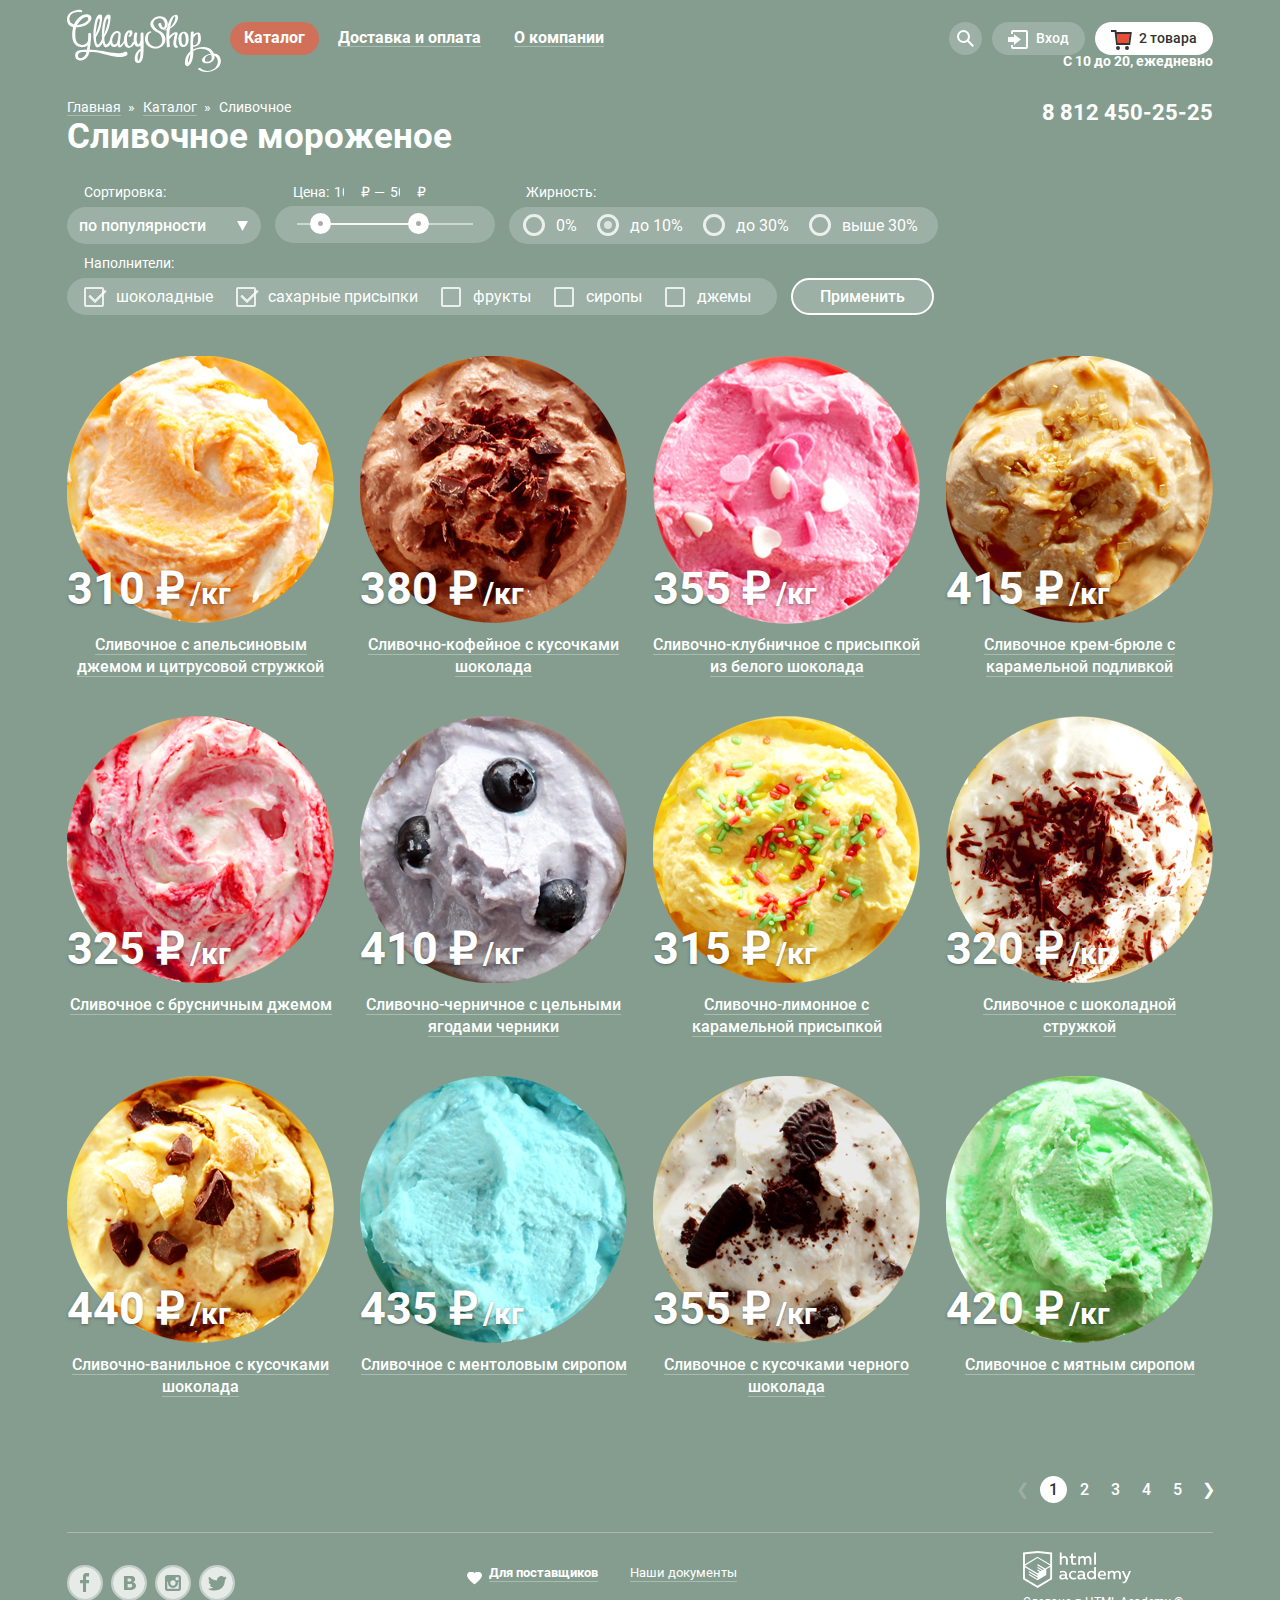
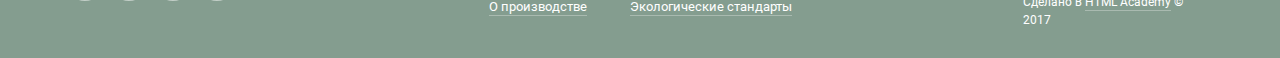
==== commit 71114d77: "progressss" ====
--- a/gllacy-catalog.html
+++ b/gllacy-catalog.html
@@ -143,13 +143,13 @@
           <div class="filters-line">
 
           <div class="filter-item">
-            <span class="filter-title">Сортировка:</span>
+            <label class="filter-title" for="sort-item">Сортировка:</label>
 
             <div class="sort-inner">
               <svg class="sort-setup-pic" width="11" height="10" viewBox="0 0 11 10">
                 <path d="M5.5 10L0 0h11"/>
               </svg>
-              <select class="sort-setup" name="sort">
+              <select class="sort-setup" name="sort" id="sort-item">
                 <option class="sort-setup-item" value="по популярности" selected>по популярности</option>
                 <option class="sort-setup-item" value="сначала недорогие">сначала недорогие</option>
                 <option class="sort-setup-item" value="сначала дорогие">сначала дорогие</option>
@@ -176,7 +176,7 @@
             <div class="range-filter">
               <div class="range-controls">
                 <div class="scale">
-                  <div class="bar" style="margin-left: 10%; width: 60%"></div>
+                  <div class="bar"></div>
                 </div>
                 <div class="toggle toggle-min"></div>
                 <div class="toggle toggle-max"></div>
--- a/css/stylesheet.min.css
+++ b/css/stylesheet.min.css
@@ -1 +1 @@
-@keyframes bounce{0%{transform:translateY(-2000px)}70%{transform:translateY(30px)}90%{transform:translateY(-10px)}to{transform:translateY(0)}}@keyframes shake{0%,to{transform:translateX(0)}10%,30%,50%,70%,90%{transform:translateX(-10px)}20%,40%,60%,80%{transform:translateX(10px)}}@font-face{font-family:'Roboto';font-style:normal;font-weight:400;font-display:swap;src:url(../fonts/roboto-v20-latin_cyrillic-regular.woff2) format("woff2");src:url(../fonts/roboto-v20-latin_cyrillic-regular.woff) format("woff")}@font-face{font-family:'Roboto';font-style:normal;font-weight:500;font-display:swap;src:url(../fonts/roboto-v20-latin_cyrillic-500.woff2) format("woff2");src:url(../fonts/roboto-v20-latin_cyrillic-500.woff) format("woff")}@font-face{font-family:'Roboto';font-style:normal;font-weight:700;font-display:swap;src:url(../fonts/roboto-v20-latin_cyrillic-700.woff2) format("woff2");src:url(../fonts/roboto-v20-latin_cyrillic-700.woff) format("woff")}body,html{min-width:100%;min-height:100%;background-color:#849d8f}html{box-sizing:border-box}body{margin:0;padding:0;font-family:"Roboto","Arial",sans-serif;font-size:16px;line-height:calc(22/16);font-weight:400;color:#fff}*,::after,::before{box-sizing:inherit}.visually-hidden:not(:focus):not(:active){position:absolute;width:1px;height:1px;margin:-1px;border:0;padding:0;white-space:nowrap;clip-path:inset(100%);clip:rect(0 0 0 0);overflow:hidden}img{max-width:100%;height:auto}.field,a{transition:all .3s ease}a{color:#fff;text-decoration:underline}.field{padding:9px 14px;background-color:#fff;border:0;border-radius:4px;box-shadow:0 0 0 1px #d3d3d2;font-weight:700;color:#323232}.field:placeholder-shown{font-weight:400;color:#999}.field:hover{box-shadow:0 0 0 2px rgba(154,154,154,.52)}.field:focus{box-shadow:0 0 0 2px rgba(46,136,228,.52)}.field:invalid{box-shadow:0 0 0 2px #ff8282}.button,.slider-controls label{display:inline-block;vertical-align:top;cursor:pointer}.button{padding:12px 22px;font-weight:700;font-size:32px;line-height:calc (44/32);text-align:center;color:#fff;text-decoration:none;text-shadow:0 2px 5px rgba(160,32,11,.76);background:#f26843;background:linear-gradient(to bottom,#f26843 0,#e74a35 100%);border-radius:50px;box-shadow:0 2px 2px rgba(172,16,0,.64);border:0}.button:hover{background:linear-gradient(to bottom,#f58669 0,#ec6f5e 100%);box-shadow:0 2px 2px #ac1000}.button:active{background:linear-gradient(to bottom,#d84732 0,#e1613e 100%);box-shadow:inset 0 2px 2px #ac1000}.site-wrapper{min-width:100%;background-image:url(../img/slide1.png);background-color:#849d8f;background-repeat:no-repeat;background-position:top center;background-size:contain;transition:background-image .5s ease,background-color .5s ease;min-height:100vh}.site-wrapper::after,.site-wrapper::before{content:"";visibility:hidden;background-image:url(../img/slide2.png);background-color:#8996a6;background-size:contain}.site-wrapper::after{background-image:url(../img/slide3.png);background-color:#9d8b84}.visually-hidden{position:absolute;width:1px;height:1px;clip:rect(0,0,0,0)}.centreur-container{width:1146px;margin:0 auto}.slider{color:#fff;padding-top:327px;text-align:center;position:relative}.slider-list{margin:0;padding:0;list-style:none}.slide{display:none}.slide-title{width:700px;margin:0 auto 26px;font-size:60px;line-height:1;font-weight:700}.slide-button{padding:10px 40px}.slider-controls{position:absolute;bottom:23px;left:0;z-index:20;font-size:0}.slider-controls label{width:21px;height:21px;margin-right:8px;background-color:transparent;border:2px solid #fff;border-radius:50%}.slider-controls label:focus,.slider-controls label:hover{background-color:rgba(248,247,244,.5)}#product-1:checked~.site-wrapper{background-color:#849d8f;background-image:url(../img/slide1.png);background-size:69%}#product-2:checked~.site-wrapper{background-color:#8996a6;background-image:url(../img/slide2.png);background-size:69%}#product-3:checked~.site-wrapper{background-color:#9d8b84;background-image:url(../img/slide3.png);background-size:69%}#product-1:checked~.site-wrapper #slide1,#product-2:checked~.site-wrapper #slide2,#product-3:checked~.site-wrapper #slide3{display:block}#product-1:checked~.site-wrapper label[for=product-1],#product-2:checked~.site-wrapper label[for=product-2],#product-3:checked~.site-wrapper label[for=product-3]{background-color:#fff}.page-header{position:relative;display:grid;grid-template-columns:154px auto 300px;grid-template-rows:64px;align-items:center;padding-bottom:0;padding-top:6px;margin:0 auto;width:1146px;z-index:2}.page-header-catalog{margin-bottom:22px}.page-header-logo{height:64px;padding-top:3px}.main-nav{padding-left:9px}.site-nav{display:flex;min-width:500px;height:33px;list-style:none;margin:0;padding:0;flex-wrap:wrap}.site-nav-item{position:relative;padding-bottom:5px;height:38px;margin-right:5px}.site-nav-item:active .catalogmenu,.site-nav-item:focus .catalogmenu,.site-nav-item:hover .catalogmenu{display:block}.site-nav-link{font-size:16px;line-height:calc(18/16);font-weight:700;color:#fff;background-color:transparent;height:33px;border-radius:50px;padding:7px 14px;display:block;text-decoration:none;position:relative}.site-nav-link::after{position:absolute;content:"";left:14px;right:14px;bottom:8px;width:calc (100%-28px);height:1px;background-color:rgba(255,255,255,.3);z-index:-1}.site-nav-link-current{background-color:#d07058}.site-nav-link:focus,.site-nav-link:hover,.user-link:focus,.user-link:hover{color:#323232;background-color:#fff}.site-nav-link:active{background-color:#ededed;box-shadow:inset 0 2px 1px 0 #696969;border:0}.catalogmenu{min-width:143px;box-shadow:0 20px 20px 0 rgba(0,0,0,.4);overflow:hidden;border-radius:5px;position:absolute;top:100%;left:-7px;display:none;padding:0;list-style:none;margin:0}.catalogmenu-link{font-size:14px;line-height:calc(16/14);color:#323232;display:block;padding:9px 20px;border:0;background-color:#f8f7f4;text-decoration:none}.catalogmenu-link-new{padding:10px 20px;position:relative;font-weight:700}.catalogmenu-link-new::after{content:"";position:absolute;top:36px;left:6px;width:128px;height:1px;background-color:rgba(0,0,0,.4)}.catalogmenu-link:focus,.catalogmenu-link:hover{color:#323232;background-color:#fbded8}.catalogmenu-link:active{background-color:#f6b5a5}.catalogmenu-link-current{color:#fff;background-color:#d07058}.user-nav{list-style:none;display:flex;min-width:270px;height:33px;margin-left:auto;margin-right:0;padding:0;justify-content:flex-end;flex-wrap:wrap;z-index:2}.user-item{position:relative;padding-bottom:5px}.user-item .basket,.user-item .user-login,.user-item .user-search{position:absolute;right:0;top:100%}.user-item:not(:first-child){margin-left:10px}.user-item:hover .user-login,.user-item:hover .user-search{display:block}.user-item:hover .basket,.user-link{display:flex}.user-link{font-size:14px;line-height:calc(16/14);font-weight:500;background-color:rgb(255,255,255,.2);height:33px;border-radius:50px;padding:8px 16px;text-decoration:none}.user-link-pic{fill:currentColor;margin-right:7px}.user-link-search{display:flex;justify-content:center;align-items:center;width:33px;height:33px;padding:0 0 0 6px;font-size:0;text-decoration:none;border-radius:50%;background-color:rgb(255,255,255,.2)}.user-link-basketfull{font-size:14px;line-height:calc(16/14);font-weight:500;color:#323232;background-color:#fff}.user-search{padding:20px 16px;min-width:341px;background-color:#f8f7f4;box-shadow:0 20px 20px 0 rgba(0,0,0,.4);border-radius:5px;display:none}.search-input{font-size:14px;line-height:calc(24/14);display:flex;flex-wrap:wrap;width:100%;height:44px;margin:auto}.user-login{min-height:214px;width:277px;background-color:#f8f7f4;box-shadow:0 20px 20px 0 rgba(0,0,0,.4);border-radius:5px;padding:20px 18px 20px 20px;display:none}.login-inner{margin-bottom:20px}.login-item{font-size:14px;line-height:calc(24/14);width:238px;min-height:44px}.login-wrap{display:flex;flex-wrap:wrap;justify-content:space-between;min-height:44px}.login-box{display:flex;flex-direction:column}.login-link{display:block;font-size:13px;line-height:calc(17/13);font-weight:400;color:#323232;padding:0;text-decoration:none;border-bottom:solid 1px rgba(50,50,50,.3)}.password{width:103px;margin-top:2px;margin-bottom:3px}.login-link:hover{color:#e84d37;border-bottom:solid 1px rgba(232,77,55,.3)}.button-login{height:44px;padding:0 25px;font-size:18px;line-height:calc(24/18);font-weight:700;margin-right:0}.basket{background-color:#f8f7f4;border-radius:5px;box-shadow:0 20px 20px 0 rgba(0,0,0,.4);width:540px;min-height:240px;padding:20px 15px;font-size:13px;line-height:calc(16/13);font-weight:400;color:#323232;display:flex;flex-direction:column;display:none}.basket-price{color:#999}.basket-line{display:flex;flex-wrap:wrap;min-height:33px;margin-bottom:13px;margin-top:7px}.button-delete{border:0;background-color:#f8f7f4;cursor:pointer}.basket-delete{position:relative;margin-right:9px}.button-delete::after,.button-delete::before{content:"";position:absolute;top:7px;left:2px;width:15px;height:1.5px;background-color:rgba(50,50,50,.8)}.button-delete::before{transform:rotate(45deg)}.button-delete::after{transform:rotate(-45deg)}.basket-pic{margin-right:14px;margin-top:-7px}.basket-item:not(:last-child){margin-right:27px}.basket-total{font-size:15px;font-weight:700;line-height:calc(18/15);display:flex;justify-content:flex-end;padding:14px 0;border-top:solid 1px #cacac7;margin-top:3px}.basket-product{width:218px;margin-right:28px}.button-basket{font-size:18px;line-height:calc(24/18);font-weight:700;padding:10px 15px;margin:auto 0 0 auto}.page-header-workhours{text-align:right;position:absolute;bottom:-55px;right:0;display:flex;flex-direction:column}.workhours{font-size:14px;line-height:calc(16/14);font-weight:700;margin-bottom:10px}.tel{font-size:22px;line-height:calc(24/22);font-weight:700;text-decoration:none}.main-container{width:100%}.promo{display:flex;flex-wrap:wrap;margin-left:-13px;margin-right:-13px}.col-6{flex:0 0 50%;max-width:50%;padding-left:13px;padding-right:13px}.promo-title{font-size:35px;line-height:calc(41/35);font-weight:700;margin:0 0 16px}.promo-item{background-size:cover;min-height:229px;padding:15px 23px 24px 16px;border-radius:15px;display:flex;flex-wrap:wrap;flex-direction:column}.raspberry{background-color:#810e25;background-image:url(../img/background-raspberry.jpg)}.choco{background-color:#3b281f;background-image:url(../img/background-choco.jpg)}.promo-button,.promo-conditions{font-size:18px;line-height:calc(22/18);font-weight:500;margin:0}.promo-button{padding-top:12px;padding-bottom:11px;font-weight:700;line-height:calc(24/18);margin:auto 0 0 auto}.index-columns{display:flex;flex-wrap:wrap}.anons-catalog,.catalog,.index-columns{margin-left:-13px;margin-right:-13px}.catalog{margin-bottom:29px}.catalog-list{display:flex;flex-wrap:wrap;list-style:none;margin:0;padding:0}.catalog-item{flex:0 0 25%;max-width:25%;padding-left:13px;padding-right:13px;position:relative;margin-bottom:28px}.card{text-align:center;border-radius:5px;padding:5px 0;position:relative}.popular::before{content:"";position:absolute;top:5px;left:0;width:61px;height:61px;background-image:url(../img/hit.svg);background-color:#fff;border-radius:50%;background-repeat:no-repeat}.card-inner{position:absolute;top:215px;text-shadow:0 1px 3px rgba(49,50,53,.5)}.card-item{font-size:45px;line-height:1;font-weight:700;margin-right:3px}.card-unit{font-size:30px;line-height:calc(30/45);font-weight:700;margin-left:-2px}.card-pic{margin-bottom:11px;width:267px;height:267px}.product-link{font-weight:500;text-align:center;border-bottom:solid 1px rgba(255,255,255,.3);text-decoration:none;transition:all .3s ease}.product-link:active,.product-link:focus,.product-link:hover{color:#ffbc9e;border-bottom:solid 1px rgba(255,188,158,.3);font-weight:500}.mask{box-sizing:content-box;position:absolute;top:-5px;left:0;z-index:10;display:none;width:265px;height:100%;padding:5px 15px 70px;background-color:rgba(248,247,244,.2);border-radius:5px;box-shadow:0 20px 20px rgba(0,0,0,.08)}.catalog-item:hover .card{z-index:15}.card:hover .button-fast-view,.catalog-item:hover .card::before,.catalog-item:hover .mask{display:block}.button-fast-view{width:180px;padding:10px;font-size:18px;line-height:calc(24/18);font-weight:700;margin-top:11px;position:absolute;top:330px;left:50%;transform:translateX(-50%);z-index:2}.features{background-color:#e9dcc2;background-image:url(../img/background-features.jpg);background-size:cover;min-height:306px;border-radius:15px}.features-title{font-size:24px;line-height:calc(30/24);font-weight:500;color:#000;padding-top:24px;padding-left:19px;margin:0 0 10px}.features-list{display:flex;flex-wrap:wrap;list-style:none;margin:0;padding:0}.features-item{line-height:calc(22/16);color:#323232;position:relative;flex:0 0 50%;max-width:50%;padding-left:76px;padding-right:15px}.features-item:nth-child(even){margin-left:-7px}.features-item::before{content:"";position:absolute;top:0;left:20px;width:49px;height:49px;background-repeat:no-repeat;border-radius:50%}.features-item-icecream::before{background-image:url(../img/features-item-icecream.svg)}.features-item-cow::before{background-image:url(../img/features-item-cow.svg)}.features-item-leaf::before{background-image:url(../img/features-item-leaf.svg)}.features-item-thermometer::before{background-image:url(../img/features-item-thermometer.svg)}.features-content{margin-top:10px;margin-bottom:10px;padding:0}.announcement{background-color:#fff;background-image:url(../img/background-announcement.jpg);background-size:cover;background-repeat:repeat;min-height:220px;border-radius:15px;padding:16px 20px}.announcement-title{padding:0;margin:0 0 3px;font-size:16px;line-height:calc(22/16);font-weight:500;color:#323232}.announcement-item{padding:0;margin:0;width:320px;min-height:84px}.announcement-link{font-size:24px;line-height:calc(30/24);font-weight:700;color:#323232;text-decoration:none;background-size:1px 1em;box-shadow:inset 0 -.09em #fff,inset 0 -.2em #323232}.strips{background-color:#5da9db;background-image:url(../img/background-subscription1.svg);background-size:cover;min-height:220px;border-radius:15px;padding:4px}.subscription{background-color:#f8f7f4;min-height:211px;border-radius:10px;padding:23px 22px 35px 21px;display:flex;flex-wrap:wrap;flex-direction:column;justify-content:space-between}.subscription-info{padding:0;margin:0;font-size:16px;line-height:calc(22/16);font-weight:500;color:#5a5a5a}.subscription-form{display:flex;flex-wrap:wrap;justify-content:space-between}.subscription-button{height:44px;padding:10px 19px 15px;font-size:18px;line-height:calc (24/18);margin-left:10px}.subscription-item{margin-top:0;margin-bottom:0}.subscription-mail{font-size:16px;line-height:calc(24/16);min-width:368px;min-height:44px;display:block}.map{height:430px;width:100%;position:relative}.contacts,.map::before{width:1146px;margin:0 auto}.map::before{content:"";position:absolute;top:0;left:0;right:0;height:430px;background-image:url(../img/map.jpg);background-size:contain;background-repeat:no-repeat}.contacts{position:relative}.contacts__box{display:flex;flex-direction:column;height:305px;width:302px;padding:28px 25px;background-color:#fff;border-radius:15px;color:#323232;position:absolute;right:0;top:62px;font-size:14px;line-height:calc(20/14);font-weight:400;z-index:3000}.contacts__box p{margin:0;padding:0}.contacts__item1{width:152px}.contacts__box .contacts__item2{margin-bottom:4px}.contacts__address,.contacts__tel{font-size:18px;line-height:calc(24/18);font-weight:700}.contacts__tel{color:#323232;text-decoration:none}.contacts__box .contacts__address{margin-bottom:20px}.contacts-button{width:100%;padding:10px 22px;font-size:18px;line-height:calc(24/18);font-weight:700;margin-top:26px;margin-bottom:31px}.breadcrumbs-wrap{display:flex;flex-direction:column-reverse}.page-title{font-size:35px;font-weight:700;line-height:calc(41/35);margin:0;padding:0}.breadcrumbs{list-style:none;display:flex;flex-wrap:wrap;margin:0;padding:0}.breadcrumbs-item,.breadcrumbs-link{font-size:14px;line-height:calc(16/14)}.breadcrumbs-item{margin-right:22px;position:relative}.breadcrumbs-link{text-decoration:none}.breadcrumbs li:not(:last-child){border-bottom:solid 1px rgba(255,255,255,.3)}.breadcrumbs li:last-child{cursor:default}.breadcrumbs li:not(:last-child)::after{content:"»";position:absolute;width:8px;height:8px;right:-15px}.breadcrumbs li:not(:last-child):active .breadcrumbs-link,.breadcrumbs li:not(:last-child):focus .breadcrumbs-link,.breadcrumbs li:not(:last-child):hover .breadcrumbs-link{color:#ffbc9e;border-bottom:solid 1px rgba(255,188,158,.3)}.filter-fat,.filter-filler,.filters-line{display:flex;flex-wrap:wrap}.filter-fat,.filter-filler{list-style:none;margin:0;padding:0}.filters{margin-top:-5px}.filter-item{display:flex;flex-direction:column;margin:0 14px 0 0;border:0;padding:0}.filter-title{width:35px;font-size:14px;line-height:calc(16/14);text-align:left;color:#fff;margin-left:17px;margin-bottom:7px;align-items:center}.sort-inner{position:relative}.sort-setup{font-size:16px;font-weight:500;line-height:calc(18/16);color:#fff;display:block;height:37px;width:194px;background-color:rgb(255,255,255,.2);border-radius:50px;border:0;padding-left:12px;padding-right:41px;margin:0;-webkit-appearance:none;-moz-appearance:none;-ms-appearance:none;appearance:none;cursor:pointer}.sort-setup-pic{fill:currentColor;position:absolute;left:170px;top:14px}.sort-inner:hover .sort-setup,.sort-inner:hover .sort-setup-pic{color:#323232}.sort-inner:active .sort-setup,.sort-inner:active .sort-setup-pic{color:#323232;background-color:#fff}.sort-inner .sort-setup-pic:focus,.sort-inner .sort-setup:focus{color:#323232;background-color:#fff}.range-filter{width:220px}.filter-item legend{font-size:14px;line-height:calc (16/14);font-weight:500}.range-controls{position:relative;height:37px;margin-bottom:12px;padding-top:17px;padding-right:22px;padding-left:22px;background-color:rgb(255,255,255,.2);border-radius:50px}.range-controls .scale{height:2px;background-color:rgb(255,255,255,.5)}.range-controls .bar{width:60%;height:2px;background-color:#f8f7f4}.range-controls .toggle{position:absolute;top:7px;left:0;width:21px;height:21px;padding:0;border:8px solid #fff;background-color:#ababab;border-radius:50%;cursor:pointer}.range-controls .toggle-min{left:35px}.range-controls .toggle-max{left:133px}.price-controls,.price-wrap{display:flex;align-items:center}.price-controls{font-size:14px;line-height:calc(16/14);margin-bottom:6px;margin-left:18px;flex-wrap:wrap}.price-wrap{width:40px;margin-left:5px}.input-price{width:25px;padding:0;margin-right:2px;color:#fff;border:0;background-color:#849d8f;-moz-appearance:textfield;appearance:textfield}.max-price{text-align:right}.filter-fat{min-width:425px;height:37px;background-color:rgb(255,255,255,.2);border-radius:50px;padding-left:14px}.field-radio{margin-right:20px}.field-radio-label{font-size:16px;line-height:18/16;color:#fff;cursor:pointer}.field-radio-input{cursor:pointer;margin-right:20px}.field-checkbox-input:checked,.field-checkbox-input:not(:checked),.field-radio-input:checked,.field-radio-input:not(:checked){position:absolute;left:-9999px}.field-radio-input:checked+.field-radio-label,.field-radio-input:not(:checked)+.field-radio-label{display:inline-block;vertical-align:center;position:relative;padding-left:33px;line-height:37px;cursor:pointer}.field-radio-input:checked+.field-radio-label::before,.field-radio-input:not(:checked)+.field-radio-label::before{content:"";position:absolute;left:0;top:7px;width:22px;height:22px;border:3.5px solid rgba(255,255,255,.8);background-color:transparent;border-radius:100%}.field-radio-input:checked:hover+.field-radio-label::before,.field-radio-input:not(:checked):hover+.field-radio-label::before{border:3.5px solid #fff}.field-radio-input:checked:active+.field-radio-label,.field-radio-input:not(:checked):active+.field-radio-label{opacity:.3;transition:none}.field-radio-input:checked:focus+.field-radio-label::before,.field-radio-input:not(:checked):focus+.field-radio-label::before{border:3.5px solid rgba(208,112,88,.8)}.field-radio-input:checked+.field-radio-label::after,.field-radio-input:not(:checked)+.field-radio-label::after{content:"";position:absolute;transition:all .2s ease;left:7px;top:14px;width:8px;height:8px;border-radius:100%;background-color:rgba(255,255,255,.8)}.field-radio-input:checked:hover+.field-radio-label::after,.field-radio-input:not(:checked):hover+.field-radio-label::after{background-color:#fff}.field-radio-input:checked:hover+.field-radio-label::after{opacity:1}.field-radio-input:not(:checked)+.field-radio-label::after{opacity:0}.field-radio-input:checked+.field-radio-label::after{opacity:.8}.field-radio-input:disabled+.field-radio-label::after,.field-radio-input:disabled:hover+.field-radio-label::after{background-color:rgba(255,255,255,.4);cursor:default}.field-radio-input:disabled+.field-radio-label::before,.field-radio-input:disabled:hover+.field-radio-label::before{border:3.5px solid rgba(255,255,255,.4);cursor:default}.field-radio-input:disabled+.field-radio-label{color:rgba(255,255,255,.4);cursor:default}.field-radio-input:disabled:active+.field-radio-label{opacity:1}.filter-filler{min-width:710px;height:37px;background-color:rgb(255,255,255,.2);border-radius:50px;padding-left:17px}.field-checkbox{margin-right:23px}.filter-filler li:last-child{margin-right:18px}.field-checkbox-label{font-size:16px;line-height:18/16;color:#fff;cursor:pointer}.field-checkbox-input{cursor:pointer;margin-right:20px}.field-checkbox-input:checked+.field-checkbox-label,.field-checkbox-input:not(:checked)+.field-checkbox-label{display:inline-block;vertical-align:center;position:relative;padding-left:32px;line-height:37px;cursor:pointer}.field-checkbox-input:checked+.field-checkbox-label::before,.field-checkbox-input:not(:checked)+.field-checkbox-label::before{content:"";position:absolute;left:0;top:9px;width:20px;height:20px;border:2px solid rgba(255,255,255,.8);border-radius:2px;background-color:transparent}.field-checkbox-input:checked:hover+.field-checkbox-label::before,.field-checkbox-input:not(:checked):hover+.field-checkbox-label::before{border:2px solid #fff}.field-checkbox-input:checked:active+.field-checkbox-label,.field-checkbox-input:not(:checked):active+.field-checkbox-label{opacity:.3;transition:none}.field-checkbox-input:checked:focus+.field-checkbox-label::before,.field-checkbox-input:not(:checked):focus+.field-checkbox-label::before{border:2px solid rgba(208,112,88,.8)}.field-checkbox-input:checked+.field-checkbox-label::after,.field-checkbox-input:not(:checked)+.field-checkbox-label::after{content:"";position:absolute;transition:all .2s ease;left:5px;top:11px;width:17px;height:10px;border-radius:1px;border-left:3.5px solid rgba(255,255,255,.8);border-bottom:3.5px solid rgba(255,255,255,.8);transform:rotate(-45deg)}.field-checkbox-input:checked:hover+.field-checkbox-label::after,.field-checkbox-input:not(:checked):hover+.field-checkbox-label::after{border-left:3.5px solid #fff;border-bottom:3.5px solid #fff}.field-checkbox-input:not(:checked)+.field-checkbox-label::after{opacity:0}.field-checkbox-input:checked+.field-checkbox-label::after{opacity:1}.field-checkbox-input:disabled+.field-checkbox-label::after,.field-checkbox-input:disabled:hover+.field-checkbox-label::after{border-left:3.5px solid rgba(255,255,255,.4);border-bottom:3.5px solid rgba(255,255,255,.4);cursor:default}.field-checkbox-input:disabled+.field-checkbox-label::before,.field-checkbox-input:disabled:active+.field-checkbox-label::before,.field-checkbox-input:disabled:hover+.field-checkbox-label::before{border:2px solid rgba(255,255,255,.4);cursor:default}.field-checkbox-input:disabled+.field-checkbox-label{color:rgba(255,255,255,.4);cursor:default}.field-checkbox-input:disabled:active+.field-checkbox-label{opacity:1}.filter-button{font-size:16px;font-weight:500;line-height:calc (18/16);text-align:center;color:#fff;vertical-align:top;text-decoration:none;background-color:rgba(255,255,255,.2);border:solid 2px #fff;border-radius:50px;cursor:pointer;height:37px;padding:0 27px;margin-bottom:0;margin-top:auto}.filter-button:hover{color:#323232;background-color:#fff}.filter-button:active{background-color:#ededed;box-shadow:inset 0 2px 1px 0 #696969;border:0}.pagination-list{list-style:none;padding:0;margin:45px 0 0;display:flex;flex-wrap:wrap;justify-content:flex-end;min-width:130px}.pagination-item{width:27px;height:27px;margin-right:4px}.prev{color:rgba(255,255,255,.2);cursor:default}.pagination-link{font-size:16px;line-height:calc(18/16);font-weight:500;text-decoration:none;display:flex;justify-content:center;align-items:center;width:27px;height:27px}.pagination-link-current{color:#323232;border-radius:50%;background-color:#fff;cursor:default}.pagination-link:focus,.pagination-link:hover{background-color:rgba(255,255,255,.2);border-radius:50%}.pagination-link:active{color:#323232;border-radius:50%;background-color:#fff}.prev:focus,.prev:hover{background-color:transparent}.page-footer{display:grid;grid-template-columns:400px auto 190px;grid-template-rows:auto;width:1146px;margin:0 auto;padding-bottom:29px;padding-top:36px}.page-footer-catalog{position:relative}.page-footer-catalog::before{position:absolute;content:"";left:0;top:0;width:1146px;height:1px;background-color:rgba(255,255,255,.3)}.social{list-style:none;padding:0;display:flex;flex-wrap:wrap;min-width:200px;margin:-3px 200px 0 0}.social-item{margin-right:8px}.social-item:last-child{margin-right:0}.social-button{box-sizing:content-box;display:flex;justify-content:center;align-items:center;width:32px;height:32px;border-radius:50%;border:2px solid rgb(255,255,255,.5);color:#fff}.social-button svg{opacity:.8}.social-button:active svg,.social-button:hover svg{opacity:1}.social-button:active,.social-button:focus{border-color:rgba(255,255,255,.7)}.social-button:active{box-shadow:0 2px 1px #888}.footermenu{width:375px;display:flex;flex-wrap:wrap;padding:0;margin:-7px 0 0;list-style:none}.footermenu-item{padding-left:22px;position:relative;min-width:141px}.current{font-weight:700}.current::before{content:"";position:absolute;top:50%;left:0;width:15px;height:13px;background-image:url(../img/heart.svg);background-repeat:no-repeat;transform:translateY(-50%)}.footermenu-link{font-size:13px;line-height:calc(18/13);color:#fff;padding-bottom:1px;border-bottom:solid 1px rgba(255,255,255,.3);text-decoration:none}.footermenu-link:active,.footermenu-link:focus,.footermenu-link:hover,.htmlacademy:active,.htmlacademy:focus,.htmlacademy:hover{color:#ffbc9e;border-bottom:solid 1px rgba(255,188,158,.3)}.copyright,.copyright-inner{display:flex;flex-direction:column;padding:0}.copyright{min-width:189px;flex-wrap:wrap;justify-content:flex-end;margin-left:auto;margin-top:-17px}.copyright-inner{font-size:12px;line-height:calc(18/12);color:#fff;margin:0}.htmlacademy{padding-bottom:1px;border-bottom:solid 1px rgba(255,255,255,.3);text-decoration:none}.modal{width:100vw;height:100vh;background-color:rgba(0,0,0,.3);position:fixed;top:0;left:0;z-index:5000;display:none}.feedback{width:478px;background-color:#f8f7f4;border-radius:6px;padding:15px 25px 27px;position:fixed;top:22.7vh;left:calc(50vw - 239px);display:flex;flex-wrap:wrap;flex-direction:column}.feedback-title{font-size:24px;font-weight:500;line-height:calc(28/24);color:#323232;margin:0 0 20px}.feedback-input{font-size:16px;line-height:calc(24/16);width:267px;height:44px;padding:0 14px}.feedback-item{margin-bottom:20px}.feedback-text{font-size:16px;line-height:calc(24/16);width:428px;min-height:153px;padding:8px 14px;margin-bottom:25px;resize:none}.feedback-button{font-weight:700;font-size:18px;line-height:calc (24/18);padding:12px 24px;margin-left:auto;margin-right:0;display:block}.feedback-close{cursor:pointer;position:absolute;top:14px;right:16px;width:18px;height:18px;border:0;background-color:transparent;background-image:url(../img/modal-close.svg);background-repeat:no-repeat}.modal-show{display:block;animation-name:bounce;animation-duration:.6s}.modal-error{animation-name:shake;animation-duration:.6s}.centreur-container{display:grid;grid-template-columns:267px 267px 267px 267px;grid-template-rows:537px auto 334px auto;row-gap:37px;column-gap:26px}.promo,.slider{grid-column:1/-1;grid-row:1/2}.promo{grid-row:2/3;margin-top:3px}.anons-catalog,.features{grid-column:1/-1;grid-row:3/4;margin-top:-2px}.features{grid-row:4/5;margin-top:-5px}.index-columns{grid-column:1/-1;grid-row:5/6;margin-bottom:37px}.map{grid-row:6/7;margin-top:3px}.centreur-container-catalog{width:1146px;margin:0 auto;display:grid;grid-template-columns:267px 267px 267px 267px;grid-template-rows:65px auto 336px 336px 336px auto;row-gap:32px;column-gap:26px}.breadcrumbs-wrap{grid-column:1/-1;grid-row:1/2}.catalog,.filters{grid-column:1/-1;grid-row:2/3}.catalog{grid-row:3/7;margin-top:4px}
+@keyframes bounce{0%{transform:translateY(-2000px)}70%{transform:translateY(30px)}90%{transform:translateY(-10px)}to{transform:translateY(0)}}@keyframes shake{0%,to{transform:translateX(0)}10%,30%,50%,70%,90%{transform:translateX(-10px)}20%,40%,60%,80%{transform:translateX(10px)}}@font-face{font-family:'Roboto';font-style:normal;font-weight:400;font-display:swap;src:url(../fonts/roboto-v20-latin_cyrillic-regular.woff2) format("woff2");src:url(../fonts/roboto-v20-latin_cyrillic-regular.woff) format("woff")}@font-face{font-family:'Roboto';font-style:normal;font-weight:500;font-display:swap;src:url(../fonts/roboto-v20-latin_cyrillic-500.woff2) format("woff2");src:url(../fonts/roboto-v20-latin_cyrillic-500.woff) format("woff")}@font-face{font-family:'Roboto';font-style:normal;font-weight:700;font-display:swap;src:url(../fonts/roboto-v20-latin_cyrillic-700.woff2) format("woff2");src:url(../fonts/roboto-v20-latin_cyrillic-700.woff) format("woff")}body,html{min-width:100%;min-height:100%;background-color:#849d8f}html{box-sizing:border-box}body{margin:0;padding:0;font-family:"Roboto","Arial",sans-serif;font-size:16px;line-height:calc(22/16);font-weight:400;color:#fff}*,::after,::before{box-sizing:inherit}.visually-hidden:not(:focus):not(:active){position:absolute;width:1px;height:1px;margin:-1px;border:0;padding:0;white-space:nowrap;clip-path:inset(100%);clip:rect(0 0 0 0);overflow:hidden}img{max-width:100%;height:auto}.field,a{transition:all .3s ease}a{color:#fff;text-decoration:underline}.field{padding:9px 14px;background-color:#fff;border:0;border-radius:4px;box-shadow:0 0 0 1px #d3d3d2;font-weight:700;color:#323232}.field:placeholder-shown{font-weight:400;color:#999}.field:hover{box-shadow:0 0 0 2px rgba(154,154,154,.52)}.field:focus{box-shadow:0 0 0 2px rgba(46,136,228,.52)}.field:invalid{box-shadow:0 0 0 2px #ff8282}.button,.slider-controls label{display:inline-block;vertical-align:top;cursor:pointer}.button{padding:12px 22px;font-weight:700;font-size:32px;line-height:calc(44/32);text-align:center;color:#fff;text-decoration:none;text-shadow:0 2px 5px rgba(160,32,11,.76);background:#f26843;background:linear-gradient(to bottom,#f26843 0,#e74a35 100%);border-radius:50px;box-shadow:0 2px 2px rgba(172,16,0,.64);border:0}.button:hover{background:linear-gradient(to bottom,#f58669 0,#ec6f5e 100%);box-shadow:0 2px 2px #ac1000}.button:active{background:linear-gradient(to bottom,#d84732 0,#e1613e 100%);box-shadow:inset 0 2px 2px #ac1000}.site-wrapper{min-width:100%;background-image:url(../img/slide1.png);background-color:#849d8f;background-repeat:no-repeat;background-position:top center;background-size:contain;transition:background-image .5s ease,background-color .5s ease;min-height:100vh}.site-wrapper::after,.site-wrapper::before{content:"";visibility:hidden;background-image:url(../img/slide2.png);background-color:#8996a6;background-size:contain}.site-wrapper::after{background-image:url(../img/slide3.png);background-color:#9d8b84}.visually-hidden{position:absolute;width:1px;height:1px;clip:rect(0,0,0,0)}.centreur-container{width:1146px;margin:0 auto}.slider{color:#fff;padding-top:327px;text-align:center;position:relative}.slider-list{margin:0;padding:0;list-style:none}.slide{display:none}.slide-title{width:700px;margin:0 auto 26px;font-size:60px;line-height:1;font-weight:700}.slide-button{padding:10px 40px}.slider-controls{position:absolute;bottom:23px;left:0;z-index:20;font-size:0}.slider-controls label{width:21px;height:21px;margin-right:8px;background-color:transparent;border:2px solid #fff;border-radius:50%}.slider-controls label:focus,.slider-controls label:hover{background-color:rgba(248,247,244,.5)}#product-1:checked~.site-wrapper{background-color:#849d8f;background-image:url(../img/slide1.png);background-size:69%}#product-2:checked~.site-wrapper{background-color:#8996a6;background-image:url(../img/slide2.png);background-size:69%}#product-3:checked~.site-wrapper{background-color:#9d8b84;background-image:url(../img/slide3.png);background-size:69%}#product-1:checked~.site-wrapper #slide1,#product-2:checked~.site-wrapper #slide2,#product-3:checked~.site-wrapper #slide3{display:block}#product-1:checked~.site-wrapper label[for=product-1],#product-2:checked~.site-wrapper label[for=product-2],#product-3:checked~.site-wrapper label[for=product-3]{background-color:#fff}.page-header{position:relative;display:grid;grid-template-columns:154px auto 300px;grid-template-rows:64px;align-items:center;padding-bottom:0;padding-top:6px;margin:0 auto;width:1146px;z-index:2}.page-header-catalog{margin-bottom:22px}.page-header-logo{height:64px;padding-top:3px}.main-nav{padding-left:9px}.site-nav{display:flex;min-width:500px;height:33px;list-style:none;margin:0;padding:0;flex-wrap:wrap}.site-nav-item{position:relative;padding-bottom:5px;height:38px;margin-right:5px}.site-nav-item:active .catalogmenu,.site-nav-item:focus .catalogmenu,.site-nav-item:hover .catalogmenu{display:block}.site-nav-link{font-size:16px;line-height:calc(18/16);font-weight:700;color:#fff;background-color:transparent;height:33px;border-radius:50px;padding:7px 14px;display:block;text-decoration:none;position:relative}.site-nav-link::after{position:absolute;content:"";left:14px;right:14px;bottom:8px;width:calc(100%-28px);height:1px;background-color:rgba(255,255,255,.3);z-index:-1}.site-nav-link-current{background-color:#d07058}.site-nav-link:focus,.site-nav-link:hover,.user-link:focus,.user-link:hover{color:#323232;background-color:#fff}.site-nav-link:active{background-color:#ededed;box-shadow:inset 0 2px 1px 0 #696969;border:0}.catalogmenu{min-width:143px;box-shadow:0 20px 20px 0 rgba(0,0,0,.4);overflow:hidden;border-radius:5px;position:absolute;top:100%;left:-7px;display:none;padding:0;list-style:none;margin:0}.catalogmenu-link{font-size:14px;line-height:calc(16/14);color:#323232;display:block;padding:9px 20px;border:0;background-color:#f8f7f4;text-decoration:none}.catalogmenu-link-new{padding:10px 20px;position:relative;font-weight:700}.catalogmenu-link-new::after{content:"";position:absolute;top:36px;left:6px;width:128px;height:1px;background-color:rgba(0,0,0,.4)}.catalogmenu-link:focus,.catalogmenu-link:hover{color:#323232;background-color:#fbded8}.catalogmenu-link:active{background-color:#f6b5a5}.catalogmenu-link-current{color:#fff;background-color:#d07058}.user-nav{list-style:none;display:flex;min-width:270px;height:33px;margin-left:auto;margin-right:0;padding:0;justify-content:flex-end;flex-wrap:wrap;z-index:2}.user-item{position:relative;padding-bottom:5px}.user-item .basket,.user-item .user-login,.user-item .user-search{position:absolute;right:0;top:100%}.user-item:not(:first-child){margin-left:10px}.user-item:hover .user-login,.user-item:hover .user-search{display:block}.user-item:hover .basket,.user-link{display:flex}.user-link{font-size:14px;line-height:calc(16/14);font-weight:500;background-color:rgba(255,255,255,.2);height:33px;border-radius:50px;padding:8px 16px;text-decoration:none}.user-link-pic{fill:currentColor;margin-right:7px}.user-link-search{display:flex;justify-content:center;align-items:center;width:33px;height:33px;padding:0 0 0 6px;font-size:0;text-decoration:none;border-radius:50%;background-color:rgba(255,255,255,.2)}.user-link-basketfull{font-size:14px;line-height:calc(16/14);font-weight:500;color:#323232;background-color:#fff}.user-search{padding:20px 16px;min-width:341px;background-color:#f8f7f4;box-shadow:0 20px 20px 0 rgba(0,0,0,.4);border-radius:5px;display:none}.search-input{font-size:14px;line-height:calc(24/14);display:flex;flex-wrap:wrap;width:100%;height:44px;margin:auto}.user-login{min-height:214px;width:277px;background-color:#f8f7f4;box-shadow:0 20px 20px 0 rgba(0,0,0,.4);border-radius:5px;padding:20px 18px 20px 20px;display:none}.login-inner{margin-bottom:20px}.login-item{font-size:14px;line-height:calc(24/14);width:238px;min-height:44px}.login-wrap{display:flex;flex-wrap:wrap;justify-content:space-between;min-height:44px}.login-box{display:flex;flex-direction:column}.login-link{display:block;font-size:13px;line-height:calc(17/13);font-weight:400;color:#323232;padding:0;text-decoration:none;border-bottom:solid 1px rgba(50,50,50,.3)}.password{width:103px;margin-top:2px;margin-bottom:3px}.login-link:hover{color:#e84d37;border-bottom:solid 1px rgba(232,77,55,.3)}.button-login{height:44px;padding:0 25px;font-size:18px;line-height:calc(24/18);font-weight:700;margin-right:0}.basket{background-color:#f8f7f4;border-radius:5px;box-shadow:0 20px 20px 0 rgba(0,0,0,.4);width:540px;min-height:240px;padding:20px 15px;font-size:13px;line-height:calc(16/13);font-weight:400;color:#323232;display:flex;flex-direction:column;display:none}.basket-price{color:#999}.basket-line{display:flex;flex-wrap:wrap;min-height:33px;margin-bottom:13px;margin-top:7px}.button-delete{border:0;background-color:#f8f7f4;cursor:pointer}.basket-delete{position:relative;margin-right:9px}.button-delete::after,.button-delete::before{content:"";position:absolute;top:7px;left:2px;width:15px;height:1.5px;background-color:rgba(50,50,50,.8)}.button-delete::before{transform:rotate(45deg)}.button-delete::after{transform:rotate(-45deg)}.basket-pic{margin-right:14px;margin-top:-7px}.basket-item:not(:last-child){margin-right:27px}.basket-total{font-size:15px;font-weight:700;line-height:calc(18/15);display:flex;justify-content:flex-end;padding:14px 0;border-top:solid 1px #cacac7;margin-top:3px}.basket-product{width:218px;margin-right:28px}.button-basket{font-size:18px;line-height:calc(24/18);font-weight:700;padding:10px 15px;margin:auto 0 0 auto}.page-header-workhours{text-align:right;position:absolute;bottom:-55px;right:0;display:flex;flex-direction:column;min-width:170px}.workhours{font-size:14px;line-height:calc(16/14);font-weight:700;margin-bottom:10px}.tel{font-size:22px;line-height:calc(24/22);font-weight:700;text-decoration:none}.main-container{width:100%}.promo{display:flex;flex-wrap:wrap;margin-left:-13px;margin-right:-13px}.col-6{flex:0 0 50%;max-width:50%;padding-left:13px;padding-right:13px}.promo-title{font-size:35px;line-height:calc(41/35);font-weight:700;margin:0 0 16px}.promo-item{background-size:cover;min-height:229px;padding:15px 23px 24px 16px;border-radius:15px;display:flex;flex-wrap:wrap;flex-direction:column}.raspberry{background-color:#810e25;background-image:url(../img/background-raspberry.jpg)}.choco{background-color:#3b281f;background-image:url(../img/background-choco.jpg)}.promo-button,.promo-conditions{font-size:18px;line-height:calc(22/18);font-weight:500;margin:0}.promo-button{padding-top:12px;padding-bottom:11px;font-weight:700;line-height:calc(24/18);margin:auto 0 0 auto}.index-columns{display:flex;flex-wrap:wrap}.anons-catalog,.catalog,.index-columns{margin-left:-13px;margin-right:-13px}.catalog{margin-bottom:29px}.catalog-list{display:flex;flex-wrap:wrap;list-style:none;margin:0;padding:0}.catalog-item{flex:0 0 25%;max-width:25%;padding-left:13px;padding-right:13px;position:relative;margin-bottom:28px}.card{text-align:center;border-radius:5px;padding:5px 0;position:relative}.popular::before{content:"";position:absolute;top:5px;left:0;width:61px;height:61px;background-image:url(../img/hit.svg);background-color:#fff;border-radius:50%;background-repeat:no-repeat}.card-inner{position:absolute;top:215px;text-shadow:0 1px 3px rgba(49,50,53,.5)}.card-item{font-size:45px;line-height:1;font-weight:700;margin-right:3px}.card-unit{font-size:30px;line-height:calc(30/45);font-weight:700;margin-left:-2px}.card-pic{margin-bottom:11px;width:267px;height:267px}.product-link{font-weight:500;text-align:center;border-bottom:solid 1px rgba(255,255,255,.3);text-decoration:none;transition:all .3s ease}.product-link:active,.product-link:focus,.product-link:hover{color:#ffbc9e;border-bottom:solid 1px rgba(255,188,158,.3);font-weight:500}.mask{box-sizing:content-box;position:absolute;top:-5px;left:0;z-index:10;display:none;width:265px;height:100%;padding:5px 15px 70px;background-color:rgba(248,247,244,.2);border-radius:5px;box-shadow:0 20px 20px rgba(0,0,0,.08)}.catalog-item:hover .card{z-index:15}.card:hover .button-fast-view,.catalog-item:hover .card::before,.catalog-item:hover .mask{display:block}.button-fast-view{width:180px;padding:10px;font-size:18px;line-height:calc(24/18);font-weight:700;margin-top:11px;position:absolute;top:330px;left:50%;transform:translateX(-50%);z-index:2}.features{background-color:#e9dcc2;background-image:url(../img/background-features.jpg);background-size:cover;min-height:306px;border-radius:15px}.features-title{font-size:24px;line-height:calc(30/24);font-weight:500;color:#000;padding-top:24px;padding-left:19px;margin:0 0 10px}.features-list{display:flex;flex-wrap:wrap;list-style:none;margin:0;padding:0}.features-item{line-height:calc(22/16);color:#323232;position:relative;flex:0 0 50%;max-width:50%;padding-left:76px;padding-right:15px}.features-item:nth-child(even){margin-left:-7px}.features-item::before{content:"";position:absolute;top:0;left:20px;width:49px;height:49px;background-repeat:no-repeat;border-radius:50%}.features-item-icecream::before{background-image:url(../img/features-item-icecream.svg)}.features-item-cow::before{background-image:url(../img/features-item-cow.svg)}.features-item-leaf::before{background-image:url(../img/features-item-leaf.svg)}.features-item-thermometer::before{background-image:url(../img/features-item-thermometer.svg)}.features-content{margin-top:10px;margin-bottom:10px;padding:0}.announcement{background-color:#fff;background-image:url(../img/background-announcement.jpg);background-size:cover;background-repeat:repeat;min-height:220px;border-radius:15px;padding:16px 20px}.announcement-title{padding:0;margin:0 0 3px;font-size:16px;line-height:calc(22/16);font-weight:500;color:#323232}.announcement-item{padding:0;margin:0;width:320px;min-height:84px}.announcement-link{font-size:24px;line-height:calc(30/24);font-weight:700;color:#323232;text-decoration:none;background-size:1px 1em;box-shadow:inset 0 -.09em #fff,inset 0 -.2em #323232}.strips{background-color:#5da9db;background-image:url(../img/background-subscription1.svg);background-size:cover;min-height:220px;border-radius:15px;padding:4px}.subscription{background-color:#f8f7f4;min-height:211px;border-radius:10px;padding:23px 22px 35px 21px;display:flex;flex-wrap:wrap;flex-direction:column;justify-content:space-between}.subscription-info{padding:0;margin:0;font-size:16px;line-height:calc(22/16);font-weight:500;color:#5a5a5a}.subscription-form{display:flex;flex-wrap:wrap;justify-content:space-between}.subscription-button{height:44px;padding:10px 19px 15px;font-size:18px;line-height:calc(24/18);margin-left:10px}.subscription-item{margin-top:0;margin-bottom:0}.subscription-mail{font-size:16px;line-height:calc(24/16);min-width:368px;min-height:44px;display:block}.map{height:430px;width:100%;position:relative}.contacts,.map::before{width:1146px;margin:0 auto}.map::before{content:"";position:absolute;top:0;left:0;right:0;height:430px;background-image:url(../img/map.jpg);background-size:contain;background-repeat:no-repeat}.contacts{position:relative}.contacts__box{display:flex;flex-direction:column;height:305px;width:302px;padding:28px 25px;background-color:#fff;border-radius:15px;color:#323232;position:absolute;right:0;top:62px;font-size:14px;line-height:calc(20/14);font-weight:400;z-index:3000}.contacts__box p{margin:0;padding:0}.contacts__item1{width:152px}.contacts__box .contacts__item2{margin-bottom:4px}.contacts__address,.contacts__tel{font-size:18px;line-height:calc(24/18);font-weight:700}.contacts__tel{color:#323232;text-decoration:none}.contacts__box .contacts__address{margin-bottom:20px}.contacts-button{width:100%;padding:10px 22px;font-size:18px;line-height:calc(24/18);font-weight:700;margin-top:26px;margin-bottom:31px}.breadcrumbs-wrap{display:flex;flex-direction:column-reverse}.page-title{font-size:35px;font-weight:700;line-height:calc(41/35);margin:0;padding:0}.breadcrumbs{list-style:none;display:flex;flex-wrap:wrap;margin:0;padding:0}.breadcrumbs-item,.breadcrumbs-link{font-size:14px;line-height:calc(16/14)}.breadcrumbs-item{margin-right:22px;position:relative}.breadcrumbs-link{text-decoration:none}.breadcrumbs li:not(:last-child){border-bottom:solid 1px rgba(255,255,255,.3)}.breadcrumbs li:last-child{cursor:default}.breadcrumbs li:not(:last-child)::after{content:"»";position:absolute;width:8px;height:8px;right:-15px}.breadcrumbs li:not(:last-child):active .breadcrumbs-link,.breadcrumbs li:not(:last-child):focus .breadcrumbs-link,.breadcrumbs li:not(:last-child):hover .breadcrumbs-link{color:#ffbc9e;border-bottom:solid 1px rgba(255,188,158,.3)}.filter-fat,.filter-filler,.filters-line{display:flex;flex-wrap:wrap}.filter-fat,.filter-filler{list-style:none;margin:0;padding:0}.filters{margin-top:-5px}.filter-item{display:flex;flex-direction:column;margin:0 14px 0 0;border:0;padding:0}.filter-title{width:35px;font-size:14px;line-height:calc(16/14);text-align:left;color:#fff;margin-left:17px;margin-bottom:7px;align-items:center}.sort-inner{position:relative}.sort-setup{font-size:16px;font-weight:500;line-height:calc(18/16);color:#fff;display:block;height:37px;width:194px;background-color:rgba(255,255,255,.2);border-radius:50px;border:0;padding-left:12px;padding-right:41px;margin:0;-webkit-appearance:none;-moz-appearance:none;-ms-appearance:none;appearance:none;cursor:pointer}.sort-setup-pic{fill:currentColor;position:absolute;left:170px;top:14px}.sort-inner:hover .sort-setup,.sort-inner:hover .sort-setup-pic{color:#323232}.sort-inner:active .sort-setup,.sort-inner:active .sort-setup-pic{color:#323232;background-color:#fff}.sort-inner .sort-setup-pic:focus,.sort-inner .sort-setup:focus{color:#323232;background-color:#fff}.range-filter{width:220px}.filter-item legend{font-size:14px;line-height:calc(16/14);font-weight:500}.range-controls{position:relative;height:37px;margin-bottom:12px;padding-top:17px;padding-right:22px;padding-left:22px;background-color:rgba(255,255,255,.2);border-radius:50px}.range-controls .scale{height:2px;background-color:rgba(255,255,255,.5)}.range-controls .bar{width:60%;height:2px;margin-left:10%;background-color:#f8f7f4}.range-controls .toggle{position:absolute;top:7px;left:0;width:21px;height:21px;padding:0;border:8px solid #fff;background-color:#ababab;border-radius:50%;cursor:pointer}.range-controls .toggle-min{left:35px}.range-controls .toggle-max{left:133px}.price-controls,.price-wrap{display:flex;align-items:center}.price-controls{font-size:14px;line-height:calc(16/14);margin-bottom:6px;margin-left:18px;flex-wrap:wrap}.price-wrap{width:40px;margin-left:5px}.input-price{width:25px;padding:0;margin-right:2px;color:#fff;border:0;background-color:#849d8f;-moz-appearance:textfield;appearance:textfield}.max-price{text-align:right}.filter-fat{min-width:425px;height:37px;background-color:rgba(255,255,255,.2);border-radius:50px;padding-left:14px}.field-radio{margin-right:20px}.field-radio-label{font-size:16px;line-height:calc(18/16);color:#fff;cursor:pointer}.field-radio-input{cursor:pointer;margin-right:20px}.field-checkbox-input:checked,.field-checkbox-input:not(:checked),.field-radio-input:checked,.field-radio-input:not(:checked){position:absolute;left:-9999px}.field-radio-input:checked+.field-radio-label,.field-radio-input:not(:checked)+.field-radio-label{display:inline-block;vertical-align:center;position:relative;padding-left:33px;line-height:37px;cursor:pointer}.field-radio-input:checked+.field-radio-label::before,.field-radio-input:not(:checked)+.field-radio-label::before{content:"";position:absolute;left:0;top:7px;width:22px;height:22px;border:3.5px solid rgba(255,255,255,.8);background-color:transparent;border-radius:100%}.field-radio-input:checked:hover+.field-radio-label::before,.field-radio-input:not(:checked):hover+.field-radio-label::before{border:3.5px solid #fff}.field-radio-input:checked:active+.field-radio-label,.field-radio-input:not(:checked):active+.field-radio-label{opacity:.3;transition:none}.field-radio-input:checked:focus+.field-radio-label::before,.field-radio-input:not(:checked):focus+.field-radio-label::before{border:3.5px solid rgba(208,112,88,.8)}.field-radio-input:checked+.field-radio-label::after,.field-radio-input:not(:checked)+.field-radio-label::after{content:"";position:absolute;transition:all .2s ease;left:7px;top:14px;width:8px;height:8px;border-radius:100%;background-color:rgba(255,255,255,.8)}.field-radio-input:checked:hover+.field-radio-label::after,.field-radio-input:not(:checked):hover+.field-radio-label::after{background-color:#fff}.field-radio-input:checked:hover+.field-radio-label::after{opacity:1}.field-radio-input:not(:checked)+.field-radio-label::after{opacity:0}.field-radio-input:checked+.field-radio-label::after{opacity:.8}.field-radio-input:disabled+.field-radio-label::after,.field-radio-input:disabled:hover+.field-radio-label::after{background-color:rgba(255,255,255,.4);cursor:default}.field-radio-input:disabled+.field-radio-label::before,.field-radio-input:disabled:hover+.field-radio-label::before{border:3.5px solid rgba(255,255,255,.4);cursor:default}.field-radio-input:disabled+.field-radio-label{color:rgba(255,255,255,.4);cursor:default}.field-radio-input:disabled:active+.field-radio-label{opacity:1}.filter-filler{min-width:710px;height:37px;background-color:rgba(255,255,255,.2);border-radius:50px;padding-left:17px}.field-checkbox{margin-right:23px}.filter-filler li:last-child{margin-right:18px}.field-checkbox-label{font-size:16px;line-height:18/16;color:#fff;cursor:pointer}.field-checkbox-input{cursor:pointer;margin-right:20px}.field-checkbox-input:checked+.field-checkbox-label,.field-checkbox-input:not(:checked)+.field-checkbox-label{display:inline-block;vertical-align:center;position:relative;padding-left:32px;line-height:37px;cursor:pointer}.field-checkbox-input:checked+.field-checkbox-label::before,.field-checkbox-input:not(:checked)+.field-checkbox-label::before{content:"";position:absolute;left:0;top:9px;width:20px;height:20px;border:2px solid rgba(255,255,255,.8);border-radius:2px;background-color:transparent}.field-checkbox-input:checked:hover+.field-checkbox-label::before,.field-checkbox-input:not(:checked):hover+.field-checkbox-label::before{border:2px solid #fff}.field-checkbox-input:checked:active+.field-checkbox-label,.field-checkbox-input:not(:checked):active+.field-checkbox-label{opacity:.3;transition:none}.field-checkbox-input:checked:focus+.field-checkbox-label::before,.field-checkbox-input:not(:checked):focus+.field-checkbox-label::before{border:2px solid rgba(208,112,88,.8)}.field-checkbox-input:checked+.field-checkbox-label::after,.field-checkbox-input:not(:checked)+.field-checkbox-label::after{content:"";position:absolute;transition:all .2s ease;left:5px;top:11px;width:17px;height:10px;border-radius:1px;border-left:3.5px solid rgba(255,255,255,.8);border-bottom:3.5px solid rgba(255,255,255,.8);transform:rotate(-45deg)}.field-checkbox-input:checked:hover+.field-checkbox-label::after,.field-checkbox-input:not(:checked):hover+.field-checkbox-label::after{border-left:3.5px solid #fff;border-bottom:3.5px solid #fff}.field-checkbox-input:not(:checked)+.field-checkbox-label::after{opacity:0}.field-checkbox-input:checked+.field-checkbox-label::after{opacity:1}.field-checkbox-input:disabled+.field-checkbox-label::after,.field-checkbox-input:disabled:hover+.field-checkbox-label::after{border-left:3.5px solid rgba(255,255,255,.4);border-bottom:3.5px solid rgba(255,255,255,.4);cursor:default}.field-checkbox-input:disabled+.field-checkbox-label::before,.field-checkbox-input:disabled:active+.field-checkbox-label::before,.field-checkbox-input:disabled:hover+.field-checkbox-label::before{border:2px solid rgba(255,255,255,.4);cursor:default}.field-checkbox-input:disabled+.field-checkbox-label{color:rgba(255,255,255,.4);cursor:default}.field-checkbox-input:disabled:active+.field-checkbox-label{opacity:1}.filter-button{font-size:16px;font-weight:500;line-height:calc(18/16);text-align:center;color:#fff;vertical-align:top;text-decoration:none;background-color:rgba(255,255,255,.2);border:solid 2px #fff;border-radius:50px;cursor:pointer;height:37px;padding:0 27px;margin-bottom:0;margin-top:auto}.filter-button:hover{color:#323232;background-color:#fff}.filter-button:active{background-color:#ededed;box-shadow:inset 0 2px 1px 0 #696969;border:0}.pagination-list{list-style:none;padding:0;margin:45px 0 0;display:flex;flex-wrap:wrap;justify-content:flex-end;min-width:130px}.pagination-item{width:27px;height:27px;margin-right:4px}.prev{color:rgba(255,255,255,.2);cursor:default}.pagination-link{font-size:16px;line-height:calc(18/16);font-weight:500;text-decoration:none;display:flex;justify-content:center;align-items:center;width:27px;height:27px}.pagination-link-current{color:#323232;border-radius:50%;background-color:#fff;cursor:default}.pagination-link:focus,.pagination-link:hover{background-color:rgba(255,255,255,.2);border-radius:50%}.pagination-link:active{color:#323232;border-radius:50%;background-color:#fff}.prev:focus,.prev:hover{background-color:transparent}.page-footer{display:grid;grid-template-columns:400px auto 190px;grid-template-rows:auto;width:1146px;margin:0 auto;padding-bottom:29px;padding-top:36px}.page-footer-catalog{position:relative}.page-footer-catalog::before{position:absolute;content:"";left:0;top:0;width:1146px;height:1px;background-color:rgba(255,255,255,.3)}.social{list-style:none;padding:0;display:flex;flex-wrap:wrap;min-width:200px;margin:-3px 200px 0 0}.social-item{margin-right:8px}.social-item:last-child{margin-right:0}.social-button{box-sizing:content-box;display:flex;justify-content:center;align-items:center;width:32px;height:32px;border-radius:50%;border:2px solid rgba(255,255,255,.5);color:#fff}.social-button svg{opacity:.8}.social-button:active svg,.social-button:hover svg{opacity:1}.social-button:active,.social-button:focus{border-color:rgba(255,255,255,.7)}.social-button:active{box-shadow:0 2px 1px #888}.footermenu{width:375px;display:flex;flex-wrap:wrap;padding:0;margin:-7px 0 0;list-style:none}.footermenu-item{padding-left:22px;position:relative;min-width:141px}.current{font-weight:700}.current::before{content:"";position:absolute;top:50%;left:0;width:15px;height:13px;background-image:url(../img/heart.svg);background-repeat:no-repeat;transform:translateY(-50%)}.footermenu-link{font-size:13px;line-height:calc(18/13);color:#fff;padding-bottom:1px;border-bottom:solid 1px rgba(255,255,255,.3);text-decoration:none}.footermenu-link:active,.footermenu-link:focus,.footermenu-link:hover,.htmlacademy:active,.htmlacademy:focus,.htmlacademy:hover{color:#ffbc9e;border-bottom:solid 1px rgba(255,188,158,.3)}.copyright,.copyright-inner{display:flex;flex-direction:column;padding:0}.copyright{min-width:189px;flex-wrap:wrap;justify-content:flex-end;margin-left:auto;margin-top:-17px}.copyright-inner{font-size:12px;line-height:calc(18/12);color:#fff;margin:0}.htmlacademy{padding-bottom:1px;border-bottom:solid 1px rgba(255,255,255,.3);text-decoration:none}.modal{width:100vw;height:100vh;background-color:rgba(0,0,0,.3);position:fixed;top:0;left:0;z-index:5000;display:none}.feedback{width:478px;background-color:#f8f7f4;border-radius:6px;padding:15px 25px 27px;position:fixed;top:22.7vh;left:calc(50vw - 239px);display:flex;flex-wrap:wrap;flex-direction:column}.feedback-title{font-size:24px;font-weight:500;line-height:calc(28/24);color:#323232;margin:0 0 20px}.feedback-input{font-size:16px;line-height:calc(24/16);width:267px;height:44px;padding:0 14px}.feedback-item{margin-bottom:20px}.feedback-text{font-size:16px;line-height:calc(24/16);width:428px;min-height:153px;padding:8px 14px;margin-bottom:25px;resize:none}.feedback-button{font-weight:700;font-size:18px;line-height:calc(24/18);padding:12px 24px;margin-left:auto;margin-right:0;display:block}.feedback-close{cursor:pointer;position:absolute;top:14px;right:16px;width:18px;height:18px;border:0;background-color:transparent;background-image:url(../img/modal-close.svg);background-repeat:no-repeat}.modal-show{display:block;animation-name:bounce;animation-duration:.6s}.modal-error{animation-name:shake;animation-duration:.6s}.centreur-container{display:grid;grid-template-columns:267px 267px 267px 267px;grid-template-rows:537px auto 334px auto;row-gap:37px;column-gap:26px}.promo,.slider{grid-column:1/-1;grid-row:1/2}.promo{grid-row:2/3;margin-top:3px}.anons-catalog,.features{grid-column:1/-1;grid-row:3/4;margin-top:-2px}.features{grid-row:4/5;margin-top:-5px}.index-columns{grid-column:1/-1;grid-row:5/6;margin-bottom:37px}.map{grid-row:6/7;margin-top:3px}.centreur-container-catalog{width:1146px;margin:0 auto;display:grid;grid-template-columns:267px 267px 267px 267px;grid-template-rows:65px auto 336px 336px 336px auto;row-gap:32px;column-gap:26px}.breadcrumbs-wrap{grid-column:1/-1;grid-row:1/2}.catalog,.filters{grid-column:1/-1;grid-row:2/3}.catalog{grid-row:3/7;margin-top:4px}
